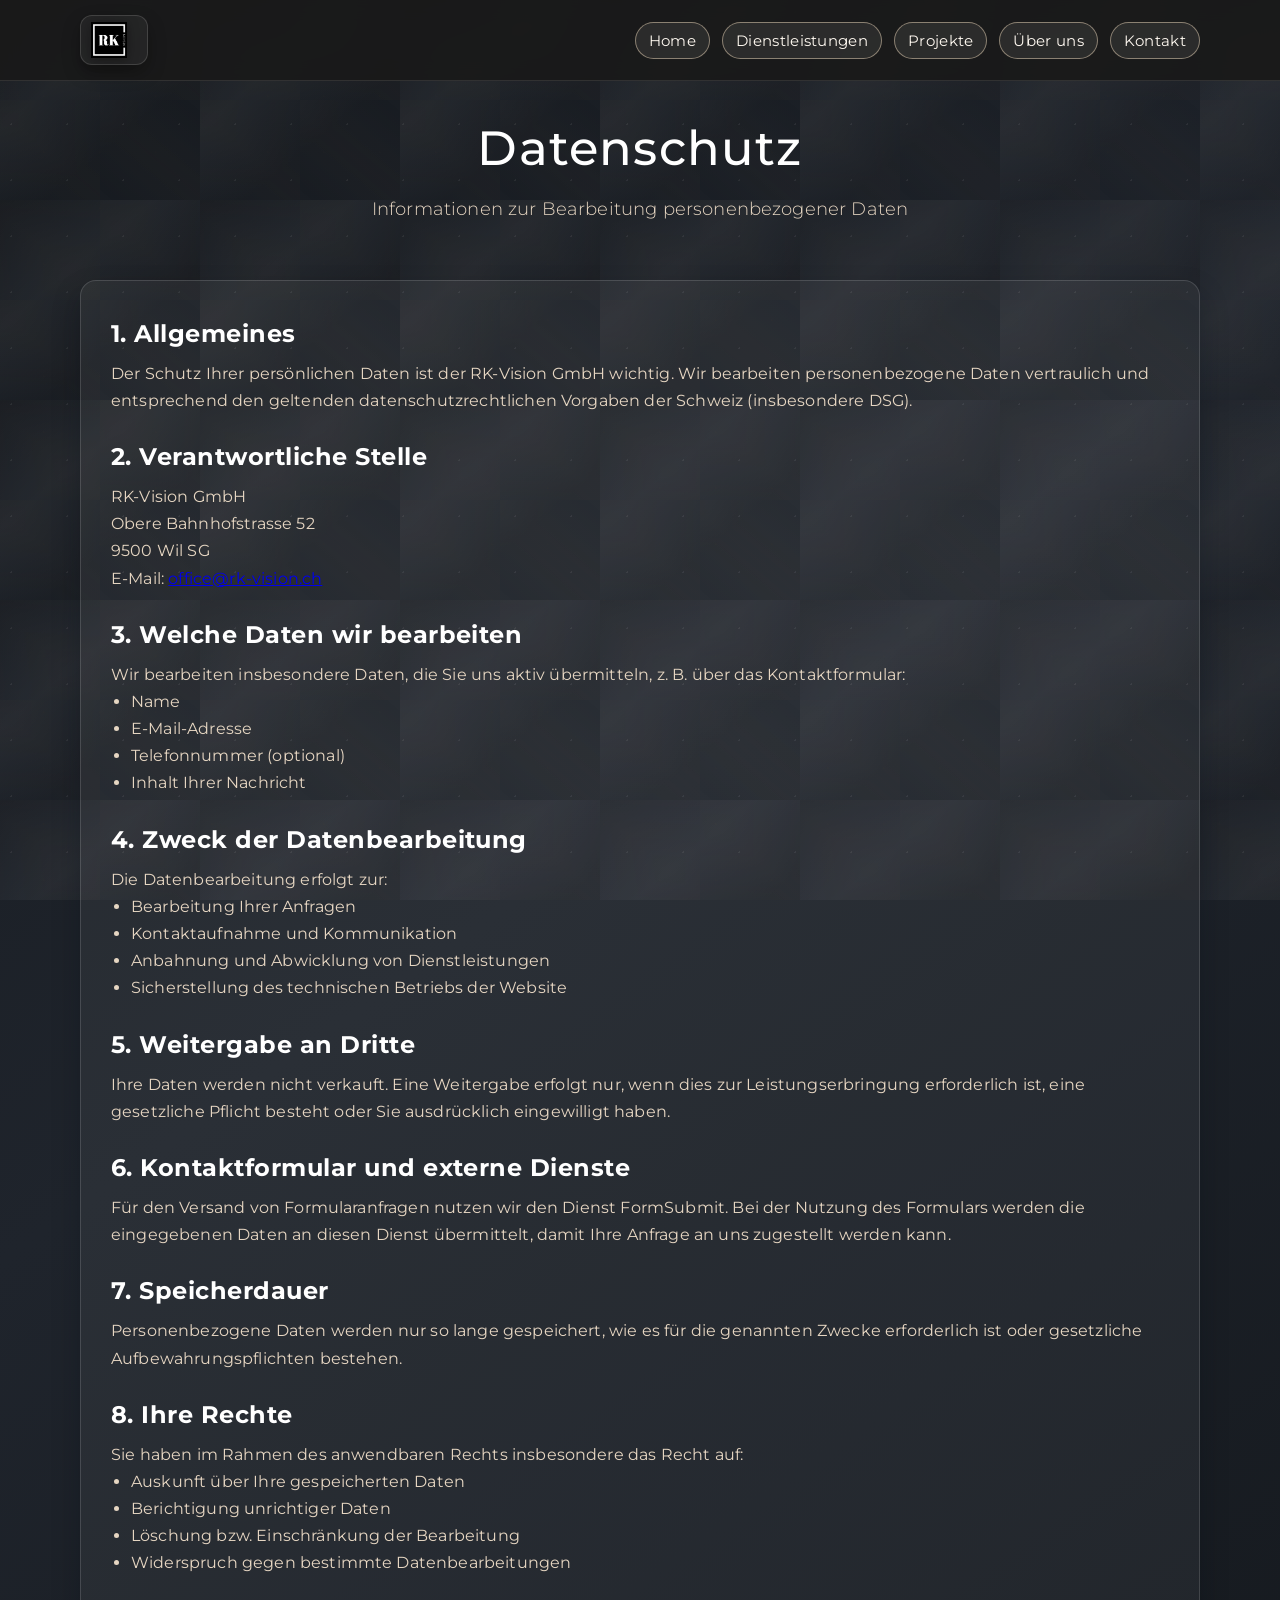
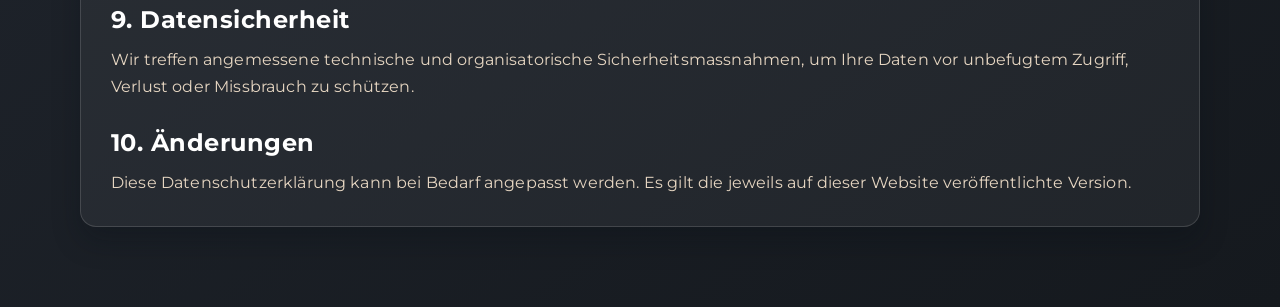
==== datenschutz.html @ 3fb00dd4 "Commit Datenschutz Impressum" ====
<!DOCTYPE html>
<html lang="de">
<head>
    <meta charset="UTF-8">
    <meta name="viewport" content="width=device-width, initial-scale=1.0">
    <meta name="description" content="Datenschutzerklärung der RK-Vision GmbH in Wil SG.">
    <meta name="robots" content="index, follow">
    <link rel="canonical" href="https://rk-vision.ch/datenschutz.html">
    <title>Datenschutz | RK-Vision GmbH</title>
    <link rel="stylesheet" href="style.css">
</head>
<body class="site-theme">
    <div class="background-texture"></div>
    <div class="background-structure"></div>

    <nav class="navigation">
        <div class="nav-container">
            <a href="index.html" class="nav-logo">
                <img src="assets/icons/Logo.avif" alt="RK-Vision Logo" class="logo-img">
                <span class="brand-name"></span>
            </a>
            <ul class="nav-menu" id="navMenu">
                <li class="nav-item"><a href="index.html">Home</a></li>
                <li class="nav-item"><a href="dienstleistungen.html">Dienstleistungen</a></li>
                <li class="nav-item"><a href="projekte.html">Projekte</a></li>
                <li class="nav-item"><a href="ueber-uns.html">Über uns</a></li>
                <li class="nav-item"><a href="kontakt.html">Kontakt</a></li>
            </ul>
            <div class="nav-toggle" id="navToggle" role="button" aria-controls="navMenu" aria-expanded="false" tabindex="0">
                <span></span>
                <span></span>
                <span></span>
            </div>
        </div>
    </nav>

    <main>
        <section class="legal-page">
            <div class="section-container">
                <div class="section-header">
                    <h1 class="page-title">Datenschutz</h1>
                    <p class="section-subtitle">Informationen zur Bearbeitung personenbezogener Daten</p>
                </div>

                <article class="legal-page-card">
                    <h2>1. Allgemeines</h2>
                    <p>
                        Der Schutz Ihrer persönlichen Daten ist der RK-Vision GmbH wichtig. Wir bearbeiten personenbezogene Daten vertraulich und entsprechend den
                        geltenden datenschutzrechtlichen Vorgaben der Schweiz (insbesondere DSG).
                    </p>

                    <h2>2. Verantwortliche Stelle</h2>
                    <p>
                        RK-Vision GmbH<br>
                        Obere Bahnhofstrasse 52<br>
                        9500 Wil SG<br>
                        E-Mail: <a href="mailto:office@rk-vision.ch">office@rk-vision.ch</a>
                    </p>

                    <h2>3. Welche Daten wir bearbeiten</h2>
                    <p>Wir bearbeiten insbesondere Daten, die Sie uns aktiv übermitteln, z. B. über das Kontaktformular:</p>
                    <ul>
                        <li>Name</li>
                        <li>E-Mail-Adresse</li>
                        <li>Telefonnummer (optional)</li>
                        <li>Inhalt Ihrer Nachricht</li>
                    </ul>

                    <h2>4. Zweck der Datenbearbeitung</h2>
                    <p>Die Datenbearbeitung erfolgt zur:</p>
                    <ul>
                        <li>Bearbeitung Ihrer Anfragen</li>
                        <li>Kontaktaufnahme und Kommunikation</li>
                        <li>Anbahnung und Abwicklung von Dienstleistungen</li>
                        <li>Sicherstellung des technischen Betriebs der Website</li>
                    </ul>

                    <h2>5. Weitergabe an Dritte</h2>
                    <p>
                        Ihre Daten werden nicht verkauft. Eine Weitergabe erfolgt nur, wenn dies zur Leistungserbringung erforderlich ist, eine gesetzliche Pflicht besteht
                        oder Sie ausdrücklich eingewilligt haben.
                    </p>

                    <h2>6. Kontaktformular und externe Dienste</h2>
                    <p>
                        Für den Versand von Formularanfragen nutzen wir den Dienst FormSubmit. Bei der Nutzung des Formulars werden die eingegebenen Daten an diesen
                        Dienst übermittelt, damit Ihre Anfrage an uns zugestellt werden kann.
                    </p>

                    <h2>7. Speicherdauer</h2>
                    <p>
                        Personenbezogene Daten werden nur so lange gespeichert, wie es für die genannten Zwecke erforderlich ist oder gesetzliche
                        Aufbewahrungspflichten bestehen.
                    </p>

                    <h2>8. Ihre Rechte</h2>
                    <p>Sie haben im Rahmen des anwendbaren Rechts insbesondere das Recht auf:</p>
                    <ul>
                        <li>Auskunft über Ihre gespeicherten Daten</li>
                        <li>Berichtigung unrichtiger Daten</li>
                        <li>Löschung bzw. Einschränkung der Bearbeitung</li>
                        <li>Widerspruch gegen bestimmte Datenbearbeitungen</li>
                    </ul>

                    <h2>9. Datensicherheit</h2>
                    <p>
                        Wir treffen angemessene technische und organisatorische Sicherheitsmassnahmen, um Ihre Daten vor unbefugtem Zugriff, Verlust oder Missbrauch
                        zu schützen.
                    </p>

                    <h2>10. Änderungen</h2>
                    <p>
                        Diese Datenschutzerklärung kann bei Bedarf angepasst werden. Es gilt die jeweils auf dieser Website veröffentlichte Version.
                    </p>
                </article>
            </div>
        </section>
    </main>

    <script src="script.js"></script>
</body>
</html>
---- style.css ----
@import url('https://fonts.googleapis.com/css2?family=Abril+Fatface&family=Montserrat:wght@300;400;500;600;700&display=swap');

* {
    margin: 0;
    padding: 0;
    box-sizing: border-box;
}

body {
    font-family: 'Montserrat', Arial, sans-serif;
    background: linear-gradient(135deg, #1a1a1a 0%, #2d2d2d 100%);
    color: #ffffff;
    min-height: 100vh;
    overflow-x: hidden;
}

.background-texture {
    position: fixed;
    top: 0;
    left: 0;
    width: 100%;
    height: 100%;
    background-image: 
        radial-gradient(circle at 25% 25%, rgba(255,255,255,0.02) 1px, transparent 1px),
        radial-gradient(circle at 75% 75%, rgba(255,255,255,0.02) 1px, transparent 1px);
    background-size: 50px 50px;
    z-index: -2;
}

.background-structure {
    position: fixed;
    top: 0;
    right: 0;
    width: 100%;
    height: 100%;
    background-image: 
        linear-gradient(135deg, transparent 0%, rgba(255,255,255,0.01) 25%, transparent 50%, rgba(255,255,255,0.01) 75%, transparent 100%),
        linear-gradient(45deg, transparent 0%, rgba(255,255,255,0.005) 50%, transparent 100%);
    background-size: 200px 200px, 100px 100px;
    z-index: -1;
    opacity: 0.3;
}

/* Navigation */
.navigation {
    position: fixed;
    top: 0;
    left: 0;
    right: 0;
    background: rgba(26, 26, 26, 0.95);
    backdrop-filter: blur(10px);
    z-index: 1000;
    padding: 15px 0;
    border-bottom: 1px solid rgba(255,255,255,0.1);
}

.navigation.scrolled {
    /* subtle stronger background when page is scrolled; keeps exact visual as before */
    background: rgba(26, 26, 26, 0.98);
}

/* Reusable animation helper used by JS observer to avoid inline styles */
.animate {
    animation: fadeInUp 0.6s ease-out forwards;
}

.nav-container {
    max-width: 1200px;
    margin: 0 auto;
    display: flex;
    justify-content: space-between;
    align-items: center;
    padding: 0 40px;
}

.nav-logo {
    font-size: 24px;
    font-weight: bold;
    color: #ffffff;
    text-decoration: none;
    display: flex;
    align-items: center;
    gap: 10px;
}

.brand-name {
    font-family: 'Abril Fatface', serif;
    font-weight: 400;
    letter-spacing: 0.5px;
}

.logo-img {
    height: 32px;
    width: auto;
    display: block;
}

/* Optional: Nur Logo ohne Text anzeigen
.logo-img + span {
    display: none;
}
*/

.nav-menu {
    display: flex;
    list-style: none;
    gap: 30px;
}

.nav-item a {
    color: #ffffff;
    text-decoration: none;
    font-size: 16px;
    font-weight: 300;
    padding: 10px 15px;
    border-radius: 5px;
    transition: all 0.3s ease;
    position: relative;
}

.nav-item a:hover, .nav-item a.active {
    background: rgba(255,255,255,0.1);
}

.nav-toggle {
    display: none;
    flex-direction: column;
    cursor: pointer;
    gap: 4px;
}

.nav-toggle span {
    width: 25px;
    height: 3px;
    background: #ffffff;
    transition: all 0.3s ease;
}

/* Hero Section */
.hero {
    min-height: 100vh;
    display: flex;
    align-items: center;
    padding: 80px 0 0;
}

.hero-container {
    max-width: 1200px;
    margin: 0 auto;
    display: flex;
    flex-direction: column;
    align-items: center;
    text-align: center;
    padding: 0 40px;
}

.hero-content {
    animation: fadeInUp 1s ease-out;
    margin-bottom: 60px;
}

.hero-logo {
    border: 3px solid #ffffff;
    padding: 30px;
    margin-bottom: 40px;
    display: inline-block;
    background: rgba(255,255,255,0.05);
    max-width: 300px;
}

.hero-logo-img {
    max-width: 100%;
    height: auto;
    display: block;
}

/* Optional: Fallback ausblenden, wenn echtes Bild vorhanden ist
.hero-logo-img:not([src*="placeholder"]) + .hero-logo-fallback {
    display: none;
}
*/

/* Wenn das Bild fehlt, zeige Fallback */
.hero-logo-img[src=""], .hero-logo-img:not([src]) {
    display: none;
}

.hero-logo h1 {
    font-size: 48px;
    font-weight: bold;
    letter-spacing: 2px;
    margin-bottom: 10px;
}

.hero-logo .vision {
    font-size: 24px;
    font-weight: 300;
    letter-spacing: 1px;
    transform: rotate(90deg);
    transform-origin: center;
    margin-top: 20px;
}

.company-name {
    font-family: 'Abril Fatface', serif;
    font-size: 36px;
    font-weight: 400;
    letter-spacing: 2px;
    color: #cccccc;
    margin-bottom: 20px;
}

.tagline {
    font-size: 24px;
    line-height: 1.4;
    margin-bottom: 40px;
    color: #e0e0e0;
    max-width: 800px;
}

/* Services Preview */
.services-preview {
    padding: 80px 0;
    background: rgba(0,0,0,0.3);
}

.section-container {
    max-width: 1200px;
    margin: 0 auto;
    padding: 0 40px;
}

.section-header {
    text-align: center;
    margin-bottom: 60px;
}

.section-title {
    font-size: 42px;
    font-weight: 300;
    letter-spacing: 2px;
    margin-bottom: 20px;
    color: #ffffff;
}

.section-subtitle {
    font-size: 18px;
    color: #cccccc;
    font-weight: 300;
}

.services-grid {
    display: grid;
    grid-template-columns: repeat(auto-fit, minmax(280px, 1fr));
    gap: 30px;
}

.service-card {
    background: rgba(255,255,255,0.05);
    border-radius: 10px;
    padding: 30px;
    text-align: center;
    transition: all 0.3s ease;
    cursor: pointer;
    border: 1px solid transparent;
}

.service-card:hover {
    background: rgba(255,255,255,0.1);
    transform: translateY(-5px);
    border-color: rgba(255,255,255,0.2);
}

.service-icon {
    font-size: 32px;
    color: #ffffff;
    margin: 0 auto 20px;
    height: 60px;
    display: flex;
    align-items: center;
    justify-content: center;
    position: relative;
}

.icon-img {
    max-height: 100%;
    max-width: 100%;
    object-fit: contain;
}

/* Fallback Logik */
.icon-img[src$=".svg"] + .icon-fallback {
    display: none;
}

.service-title {
    font-size: 20px;
    font-weight: 400;
    margin-bottom: 15px;
    color: #ffffff;
}

.service-description {
    font-size: 14px;
    line-height: 1.6;
    color: #cccccc;
}

/* Projects Preview */
.projects-preview {
    padding: 80px 0;
}

.projects-grid {
    display: grid;
    grid-template-columns: repeat(auto-fit, minmax(350px, 1fr));
    gap: 30px;
}

.project-card {
    background: rgba(255,255,255,0.05);
    border-radius: 10px;
    overflow: hidden;
    transition: all 0.3s ease;
    cursor: pointer;
}

.project-card:hover {
    background: rgba(255,255,255,0.1);
    transform: translateY(-5px);
}

.project-image {
    width: 100%;
    height: 150px;
    background: rgba(255,255,255,0.1);
    display: flex;
    align-items: center;
    justify-content: center;
    font-size: 36px;
    color: #ffffff;
    position: relative;
    overflow: hidden;
}

.asset-img {
    width: 100%;
    height: 100%;
    object-fit: cover;
    position: absolute;
    top: 0;
    left: 0;
}

/* Fallback Logik */
.asset-img[src] + .img-fallback {
    display: none;
}

.project-content {
    padding: 25px;
}

.project-title {
    font-size: 18px;
    font-weight: 400;
    margin-bottom: 10px;
    color: #ffffff;
}

.project-description {
    font-size: 14px;
    line-height: 1.6;
    color: #cccccc;
}

/* CTA Section */
.cta-section {
    padding: 80px 0;
    background: rgba(0,0,0,0.5);
    text-align: center;
}

.cta-wrap {
    text-align: center;
}

/* Styles for the contact-cta section on faq.html */
.contact-cta {
    text-align: center;
    padding: 40px 0; /* Add some padding for better visual separation */
}

.cta-title {
    font-size: 36px;
    font-weight: 300;
    margin-bottom: 20px;
    color: #ffffff;
}

.cta-text {
    font-size: 18px;
    color: #cccccc;
    margin-bottom: 30px;
}

.cta-button {
    display: inline-block;
    padding: 15px 30px;
    background: rgba(255,255,255,0.1);
    color: #ffffff;
    text-decoration: none;
    border-radius: 5px;
    transition: all 0.3s ease;
    font-weight: 400;
    border: 1px solid rgba(255,255,255,0.2);
    margin-top: 30px; /* Abstand nach oben zur Kachel */
}

.cta-button:hover {
    background: rgba(255,255,255,0.2);
    transform: translateY(-2px);
}

/* Contact Section */
.contact-section {
    padding: 80px 0;
    background: rgba(0,0,0,0.3);
}

.contact-grid {
    display: grid;
    grid-template-columns: repeat(auto-fit, minmax(300px, 1fr));
    gap: 30px;
    margin-top: 40px;
}

.contact-quickbar {
    margin-top: 40px;
    display: grid;
    grid-template-columns: repeat(auto-fit, minmax(260px, 1fr));
    gap: 16px;
}

.contact-quickbar-item {
    display: flex;
    flex-direction: column;
    gap: 6px;
    padding: 18px 20px;
    text-decoration: none;
    color: #ffffff;
    background: rgba(255,255,255,0.04);
    border: 1px solid rgba(255,255,255,0.16);
    border-radius: 12px;
    transition: all 0.25s ease;
}

.contact-quickbar-item:hover {
    background: rgba(255,255,255,0.08);
    border-color: rgba(255,255,255,0.3);
    transform: translateY(-2px);
}

.contact-item {
    display: flex;
    flex-direction: column;
    align-items: flex-start;
    gap: 6px;
    padding: 20px;
    background: rgba(255,255,255,0.05);
    border-radius: 10px;
    text-decoration: none;
    color: #ffffff;
    transition: all 0.3s ease;
}

.contact-item:hover {
    background: rgba(255,255,255,0.1);
    transform: translateY(-2px);
}

.contact-icon {
    font-size: 20px;
    color: #ffffff;
    width: 40px;
    text-align: center;
}

.contact-text {
    font-size: 16px;
    font-weight: 300;
}

.contact-label {
    font-size: 12px;
    text-transform: uppercase;
    letter-spacing: 0.09em;
    color: #b9c0c7;
    font-weight: 500;
}

.contact-value {
    font-size: 16px;
    line-height: 1.5;
    color: #ffffff;
    font-weight: 400;
}

.contact-grid--details {
    grid-template-columns: repeat(auto-fit, minmax(240px, 1fr));
    gap: 16px;
}

.contact-item--clean {
    min-height: 96px;
    justify-content: center;
    border: 1px solid rgba(255,255,255,0.14);
    background: rgba(255,255,255,0.04);
    border-radius: 12px;
}

.contact-item--clean:hover {
    background: rgba(255,255,255,0.08);
    border-color: rgba(255,255,255,0.28);
}

.contact-item-top {
    display: inline-flex;
    align-items: center;
    gap: 10px;
}

.contact-item-icon {
    width: 20px;
    height: 20px;
    display: inline-flex;
    align-items: center;
    justify-content: center;
    color: #8f9aa7;
    transition: color 0.25s ease, transform 0.25s ease;
}

.contact-item-icon svg {
    width: 100%;
    height: 100%;
    display: block;
    fill: currentColor;
}

.contact-item--clean:hover .contact-item-icon,
.contact-item--clean:focus-visible .contact-item-icon,
.contact-item--clean:active .contact-item-icon {
    color: #4dc7a4;
    transform: scale(1.06);
}

.contact-form-map-grid {
    margin-top: 40px;
    display: grid;
    grid-template-columns: 1fr;
    gap: 30px;
}

.contact-form-card,
.map-card {
    padding: 28px;
    border-radius: 14px;
    background: rgba(255,255,255,0.05);
    border: 1px solid rgba(255,255,255,0.12);
}

.contact-form-map-grid > .contact-form-card,
.contact-form-map-grid > .map-card {
    width: 100%;
}

.contact-form-title {
    font-size: 24px;
    font-weight: 500;
    margin-bottom: 10px;
}

.contact-form-subtitle {
    color: #cccccc;
    font-size: 14px;
    margin-bottom: 20px;
}

.contact-form {
    display: grid;
    gap: 16px;
}

.form-row {
    display: grid;
    gap: 8px;
}

.form-row label {
    font-size: 14px;
    color: #e0e0e0;
}

.form-row input,
.form-row select,
.form-row textarea {
    width: 100%;
    border: 1px solid rgba(255,255,255,0.22);
    background: rgba(255,255,255,0.08);
    color: #ffffff;
    border-radius: 10px;
    padding: 11px 12px;
    font-size: 15px;
    font-family: inherit;
}

.form-row select {
    background: rgba(17, 22, 28, 0.95);
    color: #ffffff;
    color-scheme: dark;
}

.form-row select option {
    background-color: #11161c;
    color: #ffffff;
}

.form-row select option:disabled {
    color: #a9b3bc;
}

.form-row input::placeholder,
.form-row textarea::placeholder {
    color: #b9c0c7;
}

.form-row input:focus,
.form-row select:focus,
.form-row textarea:focus {
    outline: none;
    border-color: rgba(255,255,255,0.5);
    box-shadow: 0 0 0 3px rgba(255,255,255,0.12);
}

.form-checkbox-row {
    grid-template-columns: auto 1fr;
    gap: 10px;
    align-items: start;
}

.form-checkbox-row input[type="checkbox"] {
    width: 18px;
    height: 18px;
    margin-top: 2px;
    accent-color: #25D366;
}

.form-checkbox-row label {
    margin: 0;
    font-size: 13px;
    line-height: 1.5;
}

.contact-form .cta-button {
    margin-top: 4px;
    width: 100%;
    text-align: center;
    cursor: pointer;
}

.map-embed-wrap {
    border-radius: 12px;
    overflow: hidden;
    border: 1px solid rgba(255,255,255,0.2);
    min-height: 360px;
}

.map-embed-wrap iframe {
    display: block;
    width: 100%;
    height: 360px;
    border: 0;
}

.map-embed-wrap--dark {
    position: relative;
    background: #0f1217;
}

.map-embed-wrap--dark iframe {
    filter: grayscale(1) invert(0.92) hue-rotate(180deg) saturate(0.75) contrast(0.95) brightness(0.9);
}

.map-embed-wrap--dark::after {
    content: "";
    position: absolute;
    inset: 0;
    background: rgba(8, 12, 18, 0.28);
    pointer-events: none;
}

.container-contact-page {
    padding-top: 120px;
}

/* Animations */
@keyframes fadeInUp {
    from {
        opacity: 0;
        transform: translateY(30px);
    }
    to {
        opacity: 1;
        transform: translateY(0);
    }
}

/* Responsive Design */
@media (max-width: 768px) {
    .nav-menu {
        position: fixed;
        top: 70px;
        left: -100%;
        width: 100%;
        height: calc(100vh - 70px);
        background: rgba(26, 26, 26, 0.98);
        flex-direction: column;
        justify-content: flex-start;
        align-items: center;
        padding-top: 50px;
        transition: left 0.3s ease;
    }

    .nav-menu.active {
        left: 0;
    }

    .nav-toggle {
        display: flex;
    }

    .nav-toggle.active span:nth-child(1) {
        transform: rotate(45deg) translate(5px, 5px);
    }

    .nav-toggle.active span:nth-child(2) {
        opacity: 0;
    }

    .nav-toggle.active span:nth-child(3) {
        transform: rotate(-45deg) translate(7px, -6px);
    }

    .hero-logo h1 {
        font-size: 36px;
    }

    .company-name {
        font-size: 24px;
    }

    .tagline {
        font-size: 18px;
    }

    .section-title {
        font-size: 32px;
    }

    .services-grid {
        grid-template-columns: 1fr;
    }

    .projects-grid {
        grid-template-columns: 1fr;
    }

    .contact-grid {
        grid-template-columns: 1fr;
    }

    .contact-quickbar {
        grid-template-columns: 1fr;
    }

    .nav-container {
        padding: 0 20px;
    }

    .section-container {
        padding: 0 20px;
    }

    .hero-container {
        padding: 0 20px;
    }

    .container {
        padding: 100px 20px 40px; /* Anpassung für alle Container auf Unterseiten */
    }
}

/* ===== Site Theme: anthrazit, freundlich-frisch und elegant ===== */
body.site-theme {
    background: linear-gradient(150deg, #d8c7ae 0%, #c8b297 45%, #bfa488 100%);
    color: #2f241a;
}

body.site-theme .background-texture {
    background-image:
        radial-gradient(circle at 20% 22%, rgba(255, 255, 255, 0.18) 1px, transparent 1px),
        radial-gradient(circle at 78% 72%, rgba(110, 78, 48, 0.08) 1px, transparent 1px);
    background-size: 56px 56px;
    opacity: 0.38;
}

body.site-theme .background-structure {
    background-image:
        linear-gradient(140deg, transparent 0%, rgba(255, 255, 255, 0.14) 35%, transparent 65%),
        linear-gradient(40deg, transparent 0%, rgba(130, 98, 67, 0.12) 48%, transparent 100%);
    opacity: 0.32;
}

body.site-theme .navigation,
body.site-theme .navigation.scrolled {
    background: rgba(75, 56, 38, 0.82);
    border-bottom: 1px solid rgba(255, 239, 219, 0.35);
}

body.site-theme .nav-logo,
body.site-theme .nav-item a,
body.site-theme .company-name,
body.site-theme .section-title,
body.site-theme .service-title,
body.site-theme .project-title,
body.site-theme .contact-value,
body.site-theme .cta-title,
body.site-theme .page-title,
body.site-theme .contact-form-title {
    color: #fff9f1;
}

body.site-theme .tagline,
body.site-theme .section-subtitle,
body.site-theme .service-description,
body.site-theme .project-description,
body.site-theme .contact-form-subtitle,
body.site-theme .contact-label,
body.site-theme .cta-text,
body.site-theme .section-text,
body.site-theme .page-subtitle,
body.site-theme .contact-text,
body.site-theme .form-row label {
    color: #f4e5d3;
}

body.site-theme .nav-item a {
    border-radius: 999px;
    border: 1px solid rgba(255, 232, 202, 0.45);
    background: rgba(255, 247, 236, 0.08);
    box-shadow: none;
}

body.site-theme .nav-item a:hover,
body.site-theme .nav-item a.active {
    background: rgba(255, 232, 202, 0.24);
    color: #fffdf8;
    border-color: rgba(255, 242, 224, 0.7);
}

body.site-theme .nav-toggle span {
    background: #d8e6f4;
}

body.site-theme .hero-logo {
    border: 1px solid rgba(158, 186, 216, 0.34);
    background: rgba(234, 243, 251, 0.06);
    border-radius: 18px;
    box-shadow: 0 16px 34px rgba(7, 12, 18, 0.38);
}

body.site-theme .services-preview,
body.site-theme .projects-preview,
body.site-theme .contact-section,
body.site-theme .cta-section {
    background: transparent;
}

body.site-theme .service-card,
body.site-theme .project-card,
body.site-theme .partner-card,
body.site-theme .contact-quickbar-item,
body.site-theme .contact-item,
body.site-theme .contact-form-card,
body.site-theme .map-card {
    background: rgba(255, 249, 240, 0.12);
    border: 1px solid rgba(255, 235, 210, 0.4);
    border-radius: 16px;
    box-shadow: 0 12px 24px rgba(74, 53, 34, 0.18);
}

body.site-theme .service-card:hover,
body.site-theme .project-card:hover,
body.site-theme .partner-card:hover,
body.site-theme .contact-quickbar-item:hover,
body.site-theme .contact-item:hover {
    background: rgba(255, 250, 244, 0.2);
    border-color: rgba(255, 241, 223, 0.75);
    box-shadow: 0 16px 28px rgba(74, 53, 34, 0.24);
    transform: translateY(-4px);
}

.partners-section {
    padding: 80px 0;
}

.partners-grid {
    display: grid;
    grid-template-columns: repeat(auto-fit, minmax(170px, 1fr));
    gap: 18px;
}

.partner-card {
    display: flex;
    flex-direction: column;
    align-items: center;
    justify-content: center;
    gap: 12px;
    min-height: 140px;
    text-decoration: none;
    transition: all 0.25s ease;
}

.partner-logo {
    width: 100px;
    height: 100px;
    object-fit: contain;
}

.partner-name {
    color: #fff8ef;
    font-weight: 600;
    text-align: center;
}

body.site-theme .projects-preview .project-image {
    background: rgba(102, 138, 177, 0.22);
}

body.site-theme .form-row input,
body.site-theme .form-row select,
body.site-theme .form-row textarea {
    border: 1px solid rgba(176, 197, 219, 0.28);
    background: rgba(238, 246, 255, 0.06);
    color: #f2f6fa;
}

body.site-theme .form-row input::placeholder,
body.site-theme .form-row textarea::placeholder {
    color: #aebdcc;
}

body.site-theme .form-row input:focus,
body.site-theme .form-row select:focus,
body.site-theme .form-row textarea:focus {
    border-color: rgba(135, 188, 238, 0.72);
    box-shadow: 0 0 0 3px rgba(88, 150, 210, 0.25);
}

/* CTA als eleganter Akzent-Button im dunklen Layout */
body.site-theme .cta-button {
    display: inline-flex;
    align-items: center;
    gap: 10px;
    padding: 0;
    margin-top: 0;
    border: 0;
    border-radius: 999px;
    background: transparent;
    color: #b7d9ff;
    font-weight: 600;
    letter-spacing: 0.01em;
    text-transform: none;
    box-shadow: none;
    text-decoration: none;
}

body.site-theme .cta-button::before {
    content: "";
    width: 42px;
    height: 42px;
    border-radius: 999px;
    background: linear-gradient(135deg, #6ea7de 0%, #4dc7a4 100%);
    box-shadow: 0 10px 18px rgba(33, 89, 141, 0.42);
    flex-shrink: 0;
    transition: transform 0.28s ease, box-shadow 0.28s ease;
}

body.site-theme .cta-button::after {
    content: "→";
    margin-left: -34px;
    color: #ffffff;
    font-size: 18px;
    line-height: 1;
    transition: transform 0.28s ease;
}

body.site-theme .cta-button:hover {
    color: #d7ebff;
    transform: none;
    background: transparent;
}

body.site-theme .cta-button:hover::before {
    transform: translateX(2px) scale(1.03);
    box-shadow: 0 12px 22px rgba(29, 79, 126, 0.5);
}

body.site-theme .cta-button:hover::after {
    transform: translateX(2px);
}

/* ===== page-specific styles added to preserve original looks of subpages ===== */

/* dienstleistungen.html (original inline CSS moved here to keep exact visuals) */
.container {
    max-width: 1200px;
    margin: 0 auto;
    padding: 100px 40px 40px;
}

.page-header {
    text-align: center;
    margin-bottom: 60px;
}

.page-title {
    font-size: 48px;
    font-weight: 300;
    letter-spacing: 2px;
    margin-bottom: 20px;
    color: #ffffff;
}

.page-subtitle {
    font-size: 18px;
    color: #cccccc;
    font-weight: 300;
}

.services-grid {
    display: grid;
    grid-template-columns: repeat(auto-fit, minmax(300px, 1fr)); /* Reduziert auf 300px */
    gap: 40px;
    margin-bottom: 60px;
}

.service-card {
    background: rgba(255,255,255,0.05);
    border-radius: 10px;
    padding: 40px;
    transition: all 0.3s ease;
    border: 1px solid transparent;
}

.service-card:hover {
    background: rgba(255,255,255,0.1);
    transform: translateY(-5px);
    border-color: rgba(255,255,255,0.2);
}

.service-icon {
    font-size: 32px;
    color: #ffffff;
    margin-bottom: 20px;
    height: 60px;
    display: flex;
    align-items: center;
    justify-content: center;
}

.service-title {
    font-size: 24px;
    font-weight: 400;
    margin-bottom: 15px;
    color: #ffffff;
    text-align: center;
}

.service-description {
    font-size: 16px;
    line-height: 1.6;
    color: #cccccc;
    margin-bottom: 20px;
}

.service-features {
    list-style: none;
    padding: 0;
    margin: 0;
}

.service-features li {
    padding: 5px 0;
    color: #e0e0e0;
    list-style: none;
    /* bullet shown inline via ::before so text starts immediately */
}

.service-features li::before {
    content: "▸";
    display: inline-block;
    width: 18px;
    margin-right: 8px;
    color: #888;
    /* aligns the marker directly before the text */
}

/* projekte.html (original inline CSS moved here) */
.projects-grid {
    display: grid;
    grid-template-columns: repeat(auto-fit, minmax(300px, 1fr)); /* Reduziert auf 300px */
    gap: 40px;
}

.project-card {
    background: rgba(255,255,255,0.05);
    border-radius: 10px;
    overflow: hidden;
    transition: all 0.3s ease;
    border: 1px solid transparent;
}

.project-card:hover {
    background: rgba(255,255,255,0.1);
    transform: translateY(-5px);
    border-color: rgba(255,255,255,0.2);
}

.project-image {
    width: 100%;
    height: 200px;
    background: rgba(255,255,255,0.1);
    display: flex;
    align-items: center;
    justify-content: center;
    font-size: 48px;
    color: #ffffff;
    padding: 10px;
    overflow: hidden;
}

.project-card--after-new-list {
    margin-top: 18px;
}

.project-content {
    padding: 30px;
}

.project-title {
    font-size: 24px;
    font-weight: 400;
    margin-bottom: 15px;
    color: #ffffff;
}

.project-category {
    font-size: 14px;
    color: #888;
    text-transform: uppercase;
    letter-spacing: 1px;
    margin-bottom: 15px;
}

.project-description {
    font-size: 16px;
    line-height: 1.6;
    color: #cccccc;
    margin-bottom: 20px;
}

.project-details {
    list-style: none;
    padding: 0;
    margin: 0;
}

.project-details li {
    padding: 3px 0;
    color: #e0e0e0;
    font-size: 14px;
    list-style: none;
}
 
.project-details li::before {
    content: "•";
    display: inline-block;
    width: 18px;
    margin-right: 8px;
    color: #888;
}

.project-details strong {
    color: #ffffff;
}

/* ueber-uns.html (original inline CSS moved here) */
.container--narrow {
    max-width: 1000px;
}

/* Keep .container as used on other pages; override max-width for this page via a modifier class usage if needed.
   To avoid changing markup, also provide the exact rules used on the page. */
.container {
    max-width: 1000px;
    margin: 0 auto;
    padding: 100px 40px 40px;
}

.content-section {
    background: rgba(255,255,255,0.05);
    border-radius: 10px;
    padding: 40px;
    margin-bottom: 40px;
    border: 1px solid transparent;
    transition: all 0.3s ease;
}

.content-section:hover {
    border-color: rgba(255,255,255,0.1);
}

.section-title {
    font-size: 28px;
    font-weight: 400;
    margin-bottom: 20px;
    color: #ffffff;
}

.section-text {
    font-size: 16px;
    line-height: 1.8;
    color: #cccccc;
    margin-bottom: 20px;
}

.values-grid {
    display: grid;
    grid-template-columns: repeat(auto-fit, minmax(300px, 1fr));
    gap: 30px;
    margin-top: 30px;
}

.value-item {
    text-align: center;
    padding: 20px;
}

.value-icon {
    font-size: 32px;
    color: #ffffff;
    margin: 0 auto 15px;
    height: 60px;
    display: flex;
    align-items: center;
    justify-content: center;
}

.value-title {
    font-size: 20px;
    font-weight: 400;
    margin-bottom: 10px;
    color: #ffffff;
}

.value-description {
    font-size: 14px;
    color: #cccccc;
    line-height: 1.6;
}

.team-section {
    background: rgba(255,255,255,0.05);
    border-radius: 10px;
    padding: 40px;
    margin-bottom: 40px;
    border: 1px solid transparent;
    transition: all 0.3s ease;
}

.team-section:hover {
    border-color: rgba(255,255,255,0.1);
}

.team-member {
    display: flex;
    align-items: center;
    gap: 30px;
    margin-bottom: 30px;
    padding: 20px;
    background: rgba(255,255,255,0.05);
    border-radius: 10px;
}

@media (max-width: 480px) {
    .projects-grid {
        grid-template-columns: 1fr; /* Sicherstellen, dass es auf sehr kleinen Bildschirmen eine Spalte ist */
    }

    .team-member {
        flex-direction: column; /* Stapelt Bild und Text vertikal */
        text-align: center;
        padding: 15px; /* Reduziertes Padding für Team-Mitglieder auf kleinen Bildschirmen */
    }

    .member-photo {
        margin-bottom: 15px; /* Abstand zwischen Bild und Text */
    }

    .container {
        padding: 100px 15px 40px; /* Noch weniger Padding für extrem schmale Bildschirme */
    }
}

.member-photo {
    width: 100px;
    height: 100px;
    background: rgba(255,255,255,0.1);
    border-radius: 50%;
    display: flex;
    align-items: center;
    justify-content: center;
    font-size: 24px;
    color: #ffffff;
    flex-shrink: 0;
    font-weight: bold;
    position: relative;
    overflow: hidden;
}

.member-img {
    width: 100%;
    height: 100%;
    object-fit: cover;
    position: absolute;
    top: 0;
    left: 0;
}

.member-img[src] + .member-fallback {
    display: none;
}

.member-info h3 {
    font-size: 22px;
    font-weight: 400;
    margin-bottom: 5px;
    color: #ffffff;
}

.member-role {
    font-size: 16px;
    color: #888;
    margin-bottom: 10px;
}

.member-description {
    font-size: 14px;
    color: #cccccc;
    line-height: 1.6;
}

/* faq.html (original inline CSS moved here) */
.faq-section {
    margin-bottom: 40px;
}

.section-title--center {
    text-align: center;
}

.faq-item {
    background: rgba(255,255,255,0.05);
    border-radius: 10px;
    margin-bottom: 20px;
    overflow: hidden;
    transition: all 0.3s ease;
    border: 1px solid transparent;
}

.faq-item:hover {
    background: rgba(255,255,255,0.1);
    border-color: rgba(255,255,255,0.2);
}

.faq-question {
    padding: 25px 30px;
    cursor: pointer;
    display: flex;
    justify-content: space-between;
    align-items: center;
    font-size: 18px;
    font-weight: 400;
    color: #ffffff;
    border: none;
    background: none;
    width: 100%;
    text-align: left;
}

.faq-question:hover {
    color: #e0e0e0;
}

.faq-toggle {
    font-size: 20px;
    transition: transform 0.3s ease;
    font-weight: bold;
}

.faq-answer {
    padding: 0 30px 25px;
    color: #cccccc;
    line-height: 1.6;
    font-size: 16px;
    display: none;
}

.faq-item.active .faq-answer {
    display: block;
}

.faq-item.active .faq-toggle {
    transform: rotate(45deg);
}

/* ===== end appended page-specific styles ===== */

/* ===== Einheitliches Site-Theme (frisch, elegant, anthrazit) ===== */
.site-theme {
    font-family: 'Montserrat', 'Segoe UI Variable Text', 'Inter', 'Segoe UI', Arial, sans-serif;
    background:
        radial-gradient(circle at 20% 10%, #2a2f36 0%, transparent 40%),
        radial-gradient(circle at 80% 0%, #242a31 0%, transparent 35%),
        linear-gradient(145deg, #161a1f 0%, #1f242c 45%, #15191e 100%);
    color: #f1f3f5;
    letter-spacing: 0.01em;
}

.site-theme h1,
.site-theme h2,
.site-theme h3,
.site-theme .page-title,
.site-theme .section-title,
.site-theme .cta-title {
    font-family: 'Montserrat', 'Segoe UI Variable Text', 'Inter', 'Segoe UI', Arial, sans-serif;
    letter-spacing: 0.02em;
}

.site-theme .background-texture {
    background-image:
        radial-gradient(circle at 25% 25%, rgba(255,255,255,0.03) 1px, transparent 1px),
        radial-gradient(circle at 75% 75%, rgba(255,255,255,0.02) 1px, transparent 1px);
    background-size: 46px 46px;
    opacity: 0.75;
}

.site-theme .background-structure {
    opacity: 0.5;
    background-image:
        linear-gradient(135deg, transparent 0%, rgba(255,255,255,0.03) 25%, transparent 50%, rgba(255,255,255,0.02) 75%, transparent 100%),
        linear-gradient(45deg, transparent 0%, rgba(255,255,255,0.015) 50%, transparent 100%);
}

.site-theme .navigation {
    background: rgba(26, 26, 26, 0.95);
    border-bottom: 1px solid rgba(255,255,255,0.1);
    box-shadow: none;
}

.site-theme .nav-logo {
    gap: 10px;
    font-weight: bold;
    letter-spacing: normal;
}

.site-theme .nav-menu {
    gap: 12px;
}

.site-theme .nav-item a {
    display: inline-block;
    padding: 8px 13px;
    border-radius: 999px;
    border: 1px solid rgba(255, 255, 255, 0.2);
    background: linear-gradient(160deg, rgba(255,255,255,0.12), rgba(255,255,255,0.04));
    box-shadow: 0 8px 20px rgba(0, 0, 0, 0.24);
    font-size: 0.95rem;
    font-weight: 400;
    letter-spacing: 0.02em;
}

.site-theme .nav-item a:hover,
.site-theme .nav-item a.active {
    background: linear-gradient(160deg, rgba(255,255,255,0.3), rgba(255,255,255,0.12));
    border-color: rgba(255, 255, 255, 0.48);
    transform: translateY(-2px);
}

.site-theme .logo-img {
    height: 44px;
    width: auto;
    object-fit: contain;
    filter: none;
}

.site-theme .hero {
    padding-top: 120px;
}

.site-theme .hero-content {
    max-width: 920px;
    margin-bottom: 72px;
}

.site-theme .hero-logo {
    border: 1px solid rgba(255, 255, 255, 0.24);
    border-radius: 18px;
    padding: 24px 28px;
    background: linear-gradient(165deg, rgba(255,255,255,0.12), rgba(255,255,255,0.03));
    backdrop-filter: blur(6px);
    box-shadow: 0 18px 45px rgba(0,0,0,0.35);
    max-width: 360px;
}

.site-theme .hero-logo-img {
    width: 100%;
    max-height: 170px;
    object-fit: contain;
    display: block;
    margin: 0 auto;
}

.site-theme .hero-logo-fallback {
    display: none;
}

.site-theme .hero-logo-img[src=""],
.site-theme .hero-logo-img:not([src]) {
    display: none;
}

.site-theme .hero-logo-img[src=""] + .hero-logo-fallback,
.site-theme .hero-logo-img:not([src]) + .hero-logo-fallback {
    display: block;
}

.site-theme .company-name {
    font-family: 'Montserrat', 'Segoe UI Variable Text', 'Inter', 'Segoe UI', Arial, sans-serif;
    font-size: clamp(1.9rem, 3.4vw, 3rem);
    color: #ffffff;
    font-weight: 400;
    letter-spacing: 0.3px;
}

.site-theme .company-name .rk-brand {
    font-family: 'Abril Fatface', serif;
    font-weight: 400;
    letter-spacing: 0.02em;
}

.site-theme .company-name .vision-brand {
    font-family: 'Montserrat', 'Segoe UI Variable Text', 'Inter', 'Segoe UI', Arial, sans-serif;
}

.site-theme .tagline {
    font-size: clamp(1.05rem, 1.75vw, 1.35rem);
    line-height: 1.65;
    color: #d5d9de;
    max-width: 900px;
}

.site-theme .services-preview,
.site-theme .contact-section,
.site-theme .cta-section {
    background: rgba(10, 12, 16, 0.34);
}

.site-theme .service-card,
.site-theme .project-card,
.site-theme .contact-item,
.site-theme .contact-form-card,
.site-theme .map-card,
.site-theme .content-section,
.site-theme .team-section,
.site-theme .faq-item {
    background: linear-gradient(160deg, rgba(255,255,255,0.09), rgba(255,255,255,0.035));
    border: 1px solid rgba(255, 255, 255, 0.14);
    border-radius: 14px;
    box-shadow: 0 12px 30px rgba(0, 0, 0, 0.24);
}

/* Home: Bildhintergründe für Dienstleistungen mit transparenter Wirkung */
.site-theme .services-preview .service-card {
    position: relative;
    display: flex;
    flex-direction: column;
    overflow: hidden;
    background: linear-gradient(160deg, rgba(255,255,255,0.09), rgba(255,255,255,0.035));
    border: 1px solid rgba(152, 190, 228, 0.42);
}

.site-theme .services-preview .service-card::before {
    content: "";
    position: absolute;
    top: 0;
    left: 0;
    width: 100%;
    height: 4px;
    background: linear-gradient(90deg, #7aa7d4 0%, #57c4b0 100%);
    opacity: 0.95;
}

.site-theme .services-preview .service-image {
    width: 100%;
    height: 170px;
    position: relative;
    overflow: hidden;
    background: rgba(37, 40, 45, 0.35);
}

.site-theme .services-preview .service-image .asset-img {
    position: absolute;
    inset: 0;
    width: 100%;
    height: 100%;
    object-fit: cover;
    object-position: center;
    transition: transform 0.35s ease;
}

.site-theme .services-preview .service-content {
    padding: 24px 24px 26px;
    text-align: center;
}

.site-theme .services-preview .service-card:hover .service-image .asset-img {
    transform: scale(1.06);
}

.site-theme .services-preview .service-title {
    color: #f8f5ef;
}

.site-theme .services-preview .service-description {
    color: rgba(248, 245, 239, 0.9);
}

.site-theme .service-card:hover,
.site-theme .project-card:hover,
.site-theme .contact-item:hover,
.site-theme .contact-form-card:hover,
.site-theme .map-card:hover,
.site-theme .faq-item:hover,
.site-theme .content-section:hover,
.site-theme .team-section:hover {
    background: linear-gradient(160deg, rgba(255,255,255,0.14), rgba(255,255,255,0.06));
    border-color: rgba(255, 255, 255, 0.28);
    transform: translateY(-6px);
}

.site-theme .project-title,
.site-theme .service-title,
.site-theme .cta-title {
    color: #f8f9fa;
}

/* Projekte-Seite: Einheitliche Bildgrössen ohne Verzerrung */
.page-projekte .project-image {
    height: clamp(220px, 30vw, 320px);
    padding: 0;
}

.page-projekte .project-image .asset-img {
    position: absolute;
    width: 100%;
    height: 100%;
    object-fit: cover;
    object-position: center;
}

/* Elegantere Gestaltung der Obertitel */
.site-theme .page-title,
.site-theme .section-title {
    color: #f8f9fa;
    font-weight: 500;
    letter-spacing: 1.2px;
    line-height: 1.2;
}

.site-theme .page-header .page-title,
.site-theme .section-header .section-title {
    display: inline-block;
    position: relative;
    padding-bottom: 14px;
    background: linear-gradient(180deg, #ffffff 0%, #dbe2ea 100%);
    -webkit-background-clip: text;
    background-clip: text;
    -webkit-text-fill-color: transparent;
    text-shadow: 0 10px 30px rgba(0, 0, 0, 0.28);
}

.site-theme .page-header .page-title::after,
.site-theme .section-header .section-title::after {
    content: "";
    position: absolute;
    left: 50%;
    bottom: 0;
    transform: translateX(-50%);
    width: min(130px, 60%);
    height: 2px;
    border-radius: 999px;
    background: linear-gradient(90deg, rgba(255,255,255,0), rgba(255,255,255,0.9), rgba(255,255,255,0));
    box-shadow: 0 0 18px rgba(255, 255, 255, 0.28);
}

/* ===== Dienstleistungen: frischerer Look ohne Inhaltsänderung ===== */
body.services-page .container {
    max-width: 1240px;
}

body.services-page .page-header {
    margin-bottom: 54px;
}

body.services-page .page-header .page-title {
    margin-bottom: 12px;
}

body.services-page .services-grid {
    gap: 28px;
}

body.services-page .service-card {
    position: relative;
    border-radius: 18px;
    border: 1px solid rgba(168, 194, 222, 0.24);
    background: linear-gradient(160deg, rgba(233, 243, 255, 0.07), rgba(214, 235, 255, 0.03));
    box-shadow: 0 14px 28px rgba(8, 14, 22, 0.28);
    overflow: hidden;
}

body.services-page .service-card::before {
    content: "";
    position: absolute;
    top: 0;
    left: 0;
    width: 100%;
    height: 3px;
    background: linear-gradient(90deg, #7aa7d4 0%, #57c4b0 100%);
    opacity: 0.85;
}

body.services-page .service-card:hover {
    transform: translateY(-7px);
    border-color: rgba(137, 190, 242, 0.5);
    box-shadow: 0 24px 36px rgba(8, 14, 22, 0.4);
}

body.services-page .service-icon {
    width: 72px;
    height: 72px;
    margin: 0 auto 18px;
    border-radius: 14px;
    background: linear-gradient(145deg, rgba(122, 167, 212, 0.3), rgba(87, 196, 176, 0.16));
    border: 1px solid rgba(163, 196, 227, 0.35);
    box-shadow: inset 0 1px 0 rgba(255,255,255,0.16);
}

body.services-page .icon-img {
    max-height: 62%;
    max-width: 62%;
}

body.services-page .service-title {
    font-size: 22px;
    line-height: 1.3;
}

body.services-page .service-features li {
    padding: 7px 0;
    border-bottom: 1px dashed rgba(171, 196, 222, 0.22);
}

body.services-page .service-features li:last-child {
    border-bottom: 0;
}

body.services-page .service-features li::before {
    color: #74a3d4;
}

@media (max-width: 768px) {
    body.services-page .page-header {
        margin-bottom: 38px;
    }

    body.services-page .service-card {
        padding: 30px 24px;
    }
}

.site-theme .content-section .section-title,
.site-theme .team-section .section-title,
.site-theme .faq-section .section-title {
    position: relative;
    padding-left: 18px;
}

.site-theme .content-section .section-title::before,
.site-theme .team-section .section-title::before,
.site-theme .faq-section .section-title::before {
    content: "";
    position: absolute;
    left: 0;
    top: 0.2em;
    height: 1.05em;
    width: 3px;
    border-radius: 999px;
    background: linear-gradient(180deg, rgba(255,255,255,0.95), rgba(255,255,255,0.3));
}

.site-theme .section-subtitle,
.site-theme .page-subtitle,
.site-theme .project-description,
.site-theme .service-description,
.site-theme .section-text,
.site-theme .value-description,
.site-theme .member-description,
.site-theme .contact-text,
.site-theme .contact-form-subtitle,
.site-theme .faq-answer,
.site-theme .cta-text {
    color: #d2d7dd;
}

.site-theme .form-row input,
.site-theme .form-row select,
.site-theme .form-row textarea {
    background: linear-gradient(160deg, rgba(255,255,255,0.13), rgba(255,255,255,0.05));
    border-color: rgba(255,255,255,0.22);
}

.site-theme .form-row input:focus,
.site-theme .form-row select:focus,
.site-theme .form-row textarea:focus {
    border-color: rgba(255,255,255,0.55);
}

.site-theme .cta-button {
    background: linear-gradient(160deg, rgba(255,255,255,0.22), rgba(255,255,255,0.08));
    border: 1px solid rgba(255,255,255,0.34);
    border-radius: 999px;
    font-weight: 500;
    letter-spacing: 0.03em;
    text-transform: uppercase;
    padding: 14px 28px;
    box-shadow: 0 12px 24px rgba(0, 0, 0, 0.25);
}

.site-theme .cta-button:hover {
    background: linear-gradient(160deg, rgba(255,255,255,0.34), rgba(255,255,255,0.14));
    transform: translateY(-2px);
}

@media (max-width: 768px) {
    .site-theme .hero {
        padding-top: 102px;
    }

    .site-theme .hero-logo {
        padding: 18px 20px;
        max-width: 280px;
    }

    .site-theme .logo-img {
        height: 32px;
    }

    .site-theme .page-header .page-title,
    .site-theme .section-header .section-title {
        padding-bottom: 10px;
    }

    .site-theme .page-header .page-title::after,
    .site-theme .section-header .section-title::after {
        width: min(105px, 58%);
    }

    .contact-form-card,
    .map-card {
        padding: 20px;
    }

    .map-embed-wrap,
    .map-embed-wrap iframe {
        min-height: 300px;
        height: 300px;
    }
}

/* ===== 2026 Refresh: Home + Kontakt (modern, frisch, dark) ===== */
.site-theme .hero--fresh {
    position: relative;
    min-height: calc(100vh - 30px);
}

.site-theme .hero--fresh::before {
    content: "";
    position: absolute;
    inset: 0;
    background:
        radial-gradient(64% 56% at 50% 16%, rgba(107, 170, 232, 0.2) 0%, rgba(107, 170, 232, 0) 74%),
        radial-gradient(50% 42% at 72% 84%, rgba(87, 196, 176, 0.14) 0%, rgba(87, 196, 176, 0) 74%);
    pointer-events: none;
}

.site-theme .hero-container--split {
    display: grid;
    grid-template-columns: minmax(0, 1fr) minmax(320px, 500px);
    gap: clamp(24px, 4vw, 56px);
    align-items: center;
}

.site-theme .hero-container--split .hero-content {
    margin-bottom: 0;
    text-align: left;
}

.site-theme .hero-media {
    width: 100%;
}

.site-theme .hero-media-img {
    width: 100%;
    display: block;
    border-radius: 18px;
    border: 1px solid rgba(148, 188, 226, 0.35);
    box-shadow: 0 24px 44px rgba(7, 14, 22, 0.45);
}

.site-theme .hero-eyebrow {
    display: inline-block;
    margin-bottom: 22px;
    padding: 8px 14px;
    font-size: 0.76rem;
    font-weight: 600;
    letter-spacing: 0.08em;
    text-transform: uppercase;
    color: #d7e8fb;
    border: 1px solid rgba(165, 204, 240, 0.4);
    background: rgba(169, 209, 246, 0.1);
    border-radius: 999px;
}

.site-theme .hero--fresh .hero-logo {
    border-radius: 22px;
    border-color: rgba(170, 210, 246, 0.35);
    box-shadow: 0 24px 46px rgba(4, 12, 20, 0.46);
}

.site-theme .hero--fresh .company-name {
    margin-bottom: 16px;
    font-size: clamp(2rem, 4vw, 3.2rem);
}

.site-theme .service-typer {
    min-height: 1.8em;
    margin: 0 auto 16px;
    font-size: clamp(1rem, 2.1vw, 1.35rem);
    font-weight: 500;
    letter-spacing: 0.03em;
    color: #d7e8fb;
}

.site-theme #serviceTyperText {
    display: inline-block;
}

.site-theme .type-caret {
    display: inline-block;
    width: 1px;
    height: 1.1em;
    margin-left: 0.18em;
    vertical-align: -0.1em;
    background: rgba(215, 232, 251, 0.9);
    animation: typeCaretBlink 0.9s steps(1, end) infinite;
}

@keyframes typeCaretBlink {
    0%, 45% { opacity: 1; }
    50%, 100% { opacity: 0; }
}

.site-theme .brand-lockup {
    display: inline-flex;
    flex-direction: column;
    align-items: center;
    gap: 8px;
    margin-bottom: 12px;
}

.site-theme .brand-note {
    margin: 0;
    font-size: 0.82rem;
    letter-spacing: 0.1em;
    text-transform: uppercase;
    color: #c7d8ea;
    font-weight: 500;
}

/* ===== Home Varianten (A/B/C) =====
   Wechsel in index.html über body-Klasse:
   home-variant-a | home-variant-b | home-variant-c */

/* Basis: Keine Box um Firmennamen */
.site-theme .brand-lockup,
.site-theme .company-name,
.site-theme .brand-note,
.site-theme .hero-logo {
    transition: all 0.3s ease;
}

/* Variante A: Klassisch zentriert, Logo oben, Name darunter mit feiner Linie */
.home-variant-a.site-theme .hero--fresh .hero-content {
    text-align: center;
}

.home-variant-a.site-theme .hero--fresh .hero-logo {
    margin: 0 auto 24px;
    max-width: 320px;
}

.home-variant-a.site-theme .brand-lockup {
    position: relative;
    padding-top: 14px;
}

.home-variant-a.site-theme .brand-lockup::before {
    content: "";
    width: 84px;
    height: 1px;
    background: linear-gradient(90deg, rgba(173, 207, 238, 0), rgba(173, 207, 238, 0.9), rgba(173, 207, 238, 0));
    position: absolute;
    top: 0;
    left: 50%;
    transform: translateX(-50%);
}

/* Variante B: Name linksbündig unter Logo (editorial / modern) */
.home-variant-b.site-theme .hero--fresh .hero-content {
    text-align: left;
    max-width: 820px;
    margin-inline: auto;
}

.home-variant-b.site-theme .hero--fresh .hero-logo {
    margin: 0 0 22px;
    max-width: 290px;
}

.home-variant-b.site-theme .brand-lockup {
    align-items: flex-start;
    margin-bottom: 16px;
}

.home-variant-b.site-theme .company-name {
    letter-spacing: 1px;
}

.home-variant-b.site-theme .brand-note {
    letter-spacing: 0.08em;
}

.home-variant-b.site-theme .hero--fresh .tagline,
.home-variant-b.site-theme .hero-actions {
    margin-left: 0;
    margin-right: 0;
    justify-content: flex-start;
}

/* Variante C: Kompakt nebeneinander (Logo + Name als Lockup-Row) */
.home-variant-c.site-theme .hero--fresh .hero-content {
    text-align: center;
}

.home-variant-c.site-theme .hero--fresh .hero-logo {
    display: inline-block;
    vertical-align: middle;
    margin: 0 18px 18px 0;
    max-width: 220px;
    padding: 16px 18px;
}

.home-variant-c.site-theme .brand-lockup {
    display: inline-flex;
    vertical-align: middle;
    align-items: flex-start;
    text-align: left;
    margin-bottom: 20px;
}

.home-variant-c.site-theme .company-name {
    font-size: clamp(1.9rem, 3.6vw, 2.8rem);
    line-height: 1.1;
}

@media (max-width: 900px) {
    .home-variant-b.site-theme .hero--fresh .hero-content {
        text-align: center;
    }

    .home-variant-b.site-theme .hero--fresh .hero-logo {
        margin: 0 auto 22px;
    }

    .home-variant-b.site-theme .brand-lockup {
        align-items: center;
    }

    .home-variant-b.site-theme .hero--fresh .tagline,
    .home-variant-b.site-theme .hero-actions {
        margin-left: auto;
        margin-right: auto;
        justify-content: center;
    }
}

@media (max-width: 680px) {
    .home-variant-c.site-theme .hero--fresh .hero-logo {
        display: block;
        margin: 0 auto 16px;
        max-width: 250px;
    }

    .home-variant-c.site-theme .brand-lockup {
        display: flex;
        align-items: center;
        text-align: center;
        margin-bottom: 18px;
    }
}

/* ===== FINAL FIX (User Request): zurück zu Anthrazit + CTA Beige ===== */
/* Gesamt-Design wieder anthrazit */
body.site-theme {
    background: linear-gradient(145deg, #161a1f 0%, #1f242c 45%, #15191e 100%);
    color: #f1f3f5;
}

body.site-theme .navigation,
body.site-theme .navigation.scrolled {
    background: rgba(26, 26, 26, 0.95);
    border-bottom: 1px solid rgba(255,255,255,0.1);
}

/* Dienstleistungs-Boxen: keine beige Umfärbung, keine blau/grüne Top-Leiste */
body.site-theme .services-preview .service-card,
body.site-theme .services-page .service-card,
body.site-theme body.services-page .service-card,
body.services-page.site-theme .service-card,
body.services-page .service-card {
    background: rgba(255,255,255,0.05);
    border: 1px solid rgba(255,255,255,0.14);
    box-shadow: 0 14px 28px rgba(8, 14, 22, 0.28);
}

body.site-theme .services-preview .service-card:hover,
body.services-page .service-card:hover {
    background: rgba(255,255,255,0.1);
    border-color: rgba(255,255,255,0.28);
}

body.site-theme .services-preview .service-card::before,
body.services-page .service-card::before {
    content: none;
    background: none;
}

body.services-page .service-icon {
    background: rgba(255,255,255,0.08);
    border: 1px solid rgba(255,255,255,0.2);
}

/* Buttons Projektanfragen + Kontaktformular wieder mit Beige-Farbverlauf */
body.site-theme .cta-button,
body .cta-button {
    display: inline-block;
    padding: 15px 30px;
    background: linear-gradient(160deg, #d8c7ae 0%, #c8b297 50%, #bfa488 100%);
    color: #2f241a;
    text-decoration: none;
    border-radius: 8px;
    transition: all 0.3s ease;
    font-weight: 600;
    border: 1px solid rgba(255, 239, 219, 0.55);
    box-shadow: 0 10px 22px rgba(74, 53, 34, 0.26);
}

body.site-theme .cta-button:hover,
body .cta-button:hover {
    background: linear-gradient(160deg, #e1d2bc 0%, #cfbca4 50%, #c5ad93 100%);
    transform: translateY(-2px);
    box-shadow: 0 14px 26px rgba(74, 53, 34, 0.32);
}

/* Vorheriger Site-Theme Arrow/Button-Look deaktivieren */
body.site-theme .cta-button::before,
body.site-theme .cta-button::after,
body .cta-button::before,
body .cta-button::after {
    content: none;
}

/* ===== FINAL OVERRIDE: Beige Theme + Partners (Home) ===== */
body.site-theme {
    background: linear-gradient(150deg, #d8c7ae 0%, #c8b297 45%, #bfa488 100%);
    color: #2f241a;
}

body.site-theme .navigation,
body.site-theme .navigation.scrolled {
    background: rgba(75, 56, 38, 0.82);
    border-bottom: 1px solid rgba(255, 239, 219, 0.35);
}

body.site-theme .partners-section {
    padding: 80px 0;
}

body.site-theme .partners-grid {
    display: grid;
    grid-template-columns: repeat(auto-fit, minmax(170px, 1fr));
    gap: 18px;
}

body.site-theme .partner-card {
    display: flex;
    flex-direction: column;
    align-items: center;
    justify-content: center;
    gap: 12px;
    min-height: 140px;
    text-decoration: none;
    background: rgba(255, 249, 240, 0.2);
    border: 1px solid rgba(255, 235, 210, 0.55);
    border-radius: 16px;
    box-shadow: 0 12px 24px rgba(74, 53, 34, 0.18);
    transition: all 0.25s ease;
}

body.site-theme .partner-card:hover {
    background: rgba(255, 250, 244, 0.28);
    border-color: rgba(255, 241, 223, 0.85);
    box-shadow: 0 16px 28px rgba(74, 53, 34, 0.24);
    transform: translateY(-4px);
}

body.site-theme .partner-logo {
    width: 100px;
    height: 100px;
    object-fit: contain;
}

body.site-theme .partner-name {
    color: #fff8ef;
    font-weight: 600;
    text-align: center;
}

/* ===== Neue Home Varianten D/E/F ===== */
/* D: Logo als Top-Marke klein, Firmenname dominant darunter */
.home-variant-d.site-theme .hero--fresh .hero-content {
    text-align: center;
}

.home-variant-d.site-theme .hero--fresh .hero-logo {
    max-width: 170px;
    padding: 12px 14px;
    margin: 0 auto 14px;
    border-radius: 14px;
}

.home-variant-d.site-theme .company-name {
    font-size: clamp(2.2rem, 4.8vw, 3.6rem);
    letter-spacing: 0.02em;
    margin-bottom: 10px;
}

/* E: Logo links als Badge, Name rechts gross in einer Reihe */
.home-variant-e.site-theme .hero--fresh .hero-content {
    text-align: left;
}

.home-variant-e.site-theme .hero--fresh .hero-logo {
    display: inline-flex;
    vertical-align: middle;
    width: 140px;
    max-width: 140px;
    margin: 0 16px 14px 0;
    padding: 10px 12px;
    border-radius: 12px;
}

.home-variant-e.site-theme .brand-lockup {
    display: inline-flex;
    vertical-align: middle;
    align-items: center;
    margin-bottom: 14px;
}

.home-variant-e.site-theme .company-name {
    font-size: clamp(2rem, 4.2vw, 3.2rem);
    margin-bottom: 0;
}

.home-variant-e.site-theme .hero--fresh .tagline,
.home-variant-e.site-theme .hero-actions {
    margin-left: 0;
    margin-right: 0;
    justify-content: flex-start;
}

/* F: Logo unter dem Namen als Signet-Abschluss */
.home-variant-f.site-theme .hero--fresh .hero-content {
    display: flex;
    flex-direction: column;
    align-items: center;
    text-align: center;
}

.home-variant-f.site-theme .brand-lockup {
    order: 1;
    margin-bottom: 8px;
}

.home-variant-f.site-theme .company-name {
    font-size: clamp(2.1rem, 4.4vw, 3.3rem);
    margin-bottom: 0;
}

.home-variant-f.site-theme .hero--fresh .hero-logo {
    order: 2;
    max-width: 190px;
    padding: 12px 14px;
    margin: 0 auto 20px;
    border-radius: 14px;
}

.home-variant-f.site-theme .hero--fresh .tagline {
    order: 3;
}

.home-variant-f.site-theme .hero-actions {
    order: 4;
}

@media (max-width: 900px) {
    .home-variant-e.site-theme .hero--fresh .hero-content {
        text-align: center;
    }

    .home-variant-e.site-theme .hero--fresh .hero-logo {
        display: block;
        margin: 0 auto 14px;
    }

    .home-variant-e.site-theme .brand-lockup {
        display: flex;
        align-items: center;
        justify-content: center;
        margin-bottom: 14px;
    }

    .home-variant-e.site-theme .hero--fresh .tagline,
    .home-variant-e.site-theme .hero-actions {
        margin-left: auto;
        margin-right: auto;
        justify-content: center;
    }
}

.site-theme .hero--fresh .tagline {
    max-width: 780px;
    margin-left: 0;
    margin-right: 0;
}

.site-theme .variant-switch {
    display: inline-flex;
    align-items: center;
    gap: 10px;
    margin-bottom: 16px;
    padding: 8px 12px;
    border-radius: 10px;
    background: rgba(255,255,255,0.06);
    border: 1px solid rgba(255,255,255,0.18);
}

.site-theme .variant-switch label {
    font-size: 0.85rem;
    color: #d9c8b3;
    font-weight: 500;
}

.site-theme .variant-switch-select {
    border: 1px solid rgba(255,255,255,0.24);
    background: rgba(26, 30, 36, 0.92);
    color: #ffffff;
    border-radius: 8px;
    padding: 7px 10px;
    font-size: 0.9rem;
}

.site-theme .variant-switch-select:focus {
    outline: none;
    border-color: rgba(255,255,255,0.55);
}

.site-theme .hero-actions {
    display: flex;
    justify-content: flex-start;
    margin-top: 18px;
}

.site-theme .cta-button.cta-button--primary {
    display: inline-flex;
    justify-content: center;
    align-items: center;
    width: auto;
    min-height: 50px;
    padding: 14px 26px;
    border-radius: 999px;
    border: 1px solid rgba(145, 190, 232, 0.5);
    background: linear-gradient(135deg, #2f3338 0%, #77a8d8 55%, #56c5b0 100%);
    color: #f4f9ff;
    text-decoration: none;
    text-transform: none;
    letter-spacing: 0.01em;
    font-size: 0.98rem;
    font-weight: 600;
    box-shadow: 0 16px 28px rgba(12, 14, 17, 0.36);
    transition: transform 0.28s ease, box-shadow 0.28s ease, filter 0.28s ease;
}

.site-theme .cta-button.cta-button--primary::before,
.site-theme .cta-button.cta-button--primary::after {
    display: none;
}

.site-theme .cta-button.cta-button--primary:hover {
    transform: translateY(-3px);
    box-shadow: 0 20px 34px rgba(12, 14, 17, 0.42);
    filter: brightness(1.05);
}

.site-theme .cta-wrap--wide {
    margin-top: 28px;
}

.site-theme .cta-button.cta-button--primary.cta-button--block {
    width: 100%;
    min-height: 58px;
    margin-top: 0;
}

.site-theme .contact-grid--pro {
    grid-template-columns: repeat(12, minmax(0, 1fr));
    gap: 14px;
}

.site-theme .contact-grid--pro .contact-item--clean {
    min-height: 110px;
    padding: 18px 18px;
    justify-content: center;
    border-radius: 14px;
    border: 1px solid rgba(166, 195, 224, 0.34);
    background: linear-gradient(160deg, rgba(238, 246, 255, 0.1), rgba(238, 246, 255, 0.04));
}

.site-theme .contact-grid--pro .contact-item--clean:nth-child(1),
.site-theme .contact-grid--pro .contact-item--clean:nth-child(2) {
    grid-column: span 6;
}

.site-theme .contact-grid--pro .contact-item--clean:nth-child(n+3) {
    grid-column: span 4;
}

.site-theme .contact-grid--pro .contact-item--clean:hover {
    border-color: rgba(143, 198, 246, 0.56);
    box-shadow: 0 14px 26px rgba(6, 16, 28, 0.38);
}

.site-theme .contact-grid--pro .contact-value {
    font-size: 0.95rem;
}

.site-theme .contact-form-card .cta-button.cta-button--primary {
    width: 100%;
    margin-top: 8px;
}

.site-theme .services-preview,
.site-theme .projects-preview,
.site-theme .contact-section {
    position: relative;
    padding-top: 95px;
    padding-bottom: 95px;
}

.site-theme .services-preview::before,
.site-theme .projects-preview::before,
.site-theme .contact-section::before {
    content: "";
    position: absolute;
    top: 0;
    left: 50%;
    transform: translateX(-50%);
    width: min(1080px, calc(100% - 42px));
    height: 1px;
    background: linear-gradient(90deg, rgba(125, 157, 190, 0), rgba(154, 191, 228, 0.58), rgba(125, 157, 190, 0));
}

@media (max-width: 900px) {
    .site-theme .contact-grid--pro .contact-item--clean:nth-child(1),
    .site-theme .contact-grid--pro .contact-item--clean:nth-child(2),
    .site-theme .contact-grid--pro .contact-item--clean:nth-child(n+3) {
        grid-column: span 6;
    }
}

@media (max-width: 680px) {
    .site-theme .variant-switch {
        display: flex;
        justify-content: center;
        width: 100%;
        flex-wrap: wrap;
    }

    .site-theme .hero-eyebrow {
        margin-bottom: 18px;
        font-size: 0.69rem;
    }

    .site-theme .hero--fresh .company-name {
        font-size: clamp(1.75rem, 8vw, 2.3rem);
    }

    .site-theme .hero-container--split {
        grid-template-columns: 1fr;
    }

    .site-theme .hero-container--split .hero-content {
        text-align: center;
    }

    .site-theme .hero--fresh .tagline {
        margin-left: auto;
        margin-right: auto;
    }

    .site-theme .hero-actions {
        justify-content: center;
    }

    .site-theme .hero-media {
        max-width: 560px;
        margin: 0 auto;
    }

    .site-theme .contact-grid--pro {
        grid-template-columns: 1fr;
    }

    .site-theme .contact-grid--pro .contact-item--clean:nth-child(1),
    .site-theme .contact-grid--pro .contact-item--clean:nth-child(2),
    .site-theme .contact-grid--pro .contact-item--clean:nth-child(n+3) {
        grid-column: auto;
    }
}

/* ===== ABSCHLIESSENDER OVERRIDE (Kundenwunsch) ===== */
/* 1) Gesamtbild zurück auf anthrazit */
body.site-theme {
    background: linear-gradient(145deg, #161a1f 0%, #1f242c 45%, #15191e 100%) !important;
    color: #f1f3f5 !important;
}

body.site-theme .navigation,
body.site-theme .navigation.scrolled {
    background: rgba(26, 26, 26, 0.95) !important;
    border-bottom: 1px solid rgba(255,255,255,0.1) !important;
}

/* 2) Dienstleistungs-Boxen: kein Beige, kein blau/grüner Balken */
body.site-theme .services-preview .service-card,
body.services-page .service-card {
    background: rgba(255,255,255,0.05) !important;
    border: 1px solid rgba(255,255,255,0.14) !important;
    box-shadow: 0 14px 28px rgba(8, 14, 22, 0.28) !important;
}

body.site-theme .services-preview .service-card:hover,
body.services-page .service-card:hover {
    background: rgba(255,255,255,0.1) !important;
    border-color: rgba(255,255,255,0.28) !important;
}

body.site-theme .services-preview .service-card::before,
body.services-page .service-card::before {
    content: none !important;
    background: none !important;
}

body.services-page .service-icon {
    background: rgba(255,255,255,0.08) !important;
    border: 1px solid rgba(255,255,255,0.2) !important;
}

/* 3) Buttons "Projektanfragen" + Kontaktformular wieder mit Beige-Verlauf */
body .cta-button,
body.site-theme .cta-button,
body .cta-button.cta-button--primary,
body.site-theme .cta-button.cta-button--primary {
    display: inline-block !important;
    padding: 15px 30px !important;
    min-height: unset !important;
    background: linear-gradient(160deg, #d8c7ae 0%, #c8b297 50%, #bfa488 100%) !important;
    color: #2f241a !important;
    border: 1px solid rgba(255, 239, 219, 0.55) !important;
    border-radius: 8px !important;
    text-decoration: none !important;
    text-transform: none !important;
    letter-spacing: 0.01em !important;
    font-weight: 600 !important;
    box-shadow: 0 10px 22px rgba(74, 53, 34, 0.26) !important;
}

body .cta-button:hover,
body.site-theme .cta-button:hover,
body .cta-button.cta-button--primary:hover,
body.site-theme .cta-button.cta-button--primary:hover {
    background: linear-gradient(160deg, #e1d2bc 0%, #cfbca4 50%, #c5ad93 100%) !important;
    color: #2a2017 !important;
    transform: translateY(-2px) !important;
    box-shadow: 0 14px 26px rgba(74, 53, 34, 0.32) !important;
    filter: none !important;
}

body .cta-button::before,
body .cta-button::after,
body.site-theme .cta-button::before,
body.site-theme .cta-button::after,
body .cta-button.cta-button--primary::before,
body .cta-button.cta-button--primary::after,
body.site-theme .cta-button.cta-button--primary::before,
body.site-theme .cta-button.cta-button--primary::after {
    content: none !important;
    display: none !important;
}

/* 4) Einheitliche Typografie: Texte beige, Übertitel weiss */
body.site-theme,
body.site-theme p,
body.site-theme li,
body.site-theme .tagline,
body.site-theme .section-subtitle,
body.site-theme .service-description,
body.site-theme .project-description,
body.site-theme .project-category,
body.site-theme .section-text,
body.site-theme .value-description,
body.site-theme .member-description,
body.site-theme .contact-text,
body.site-theme .contact-form-subtitle,
body.site-theme .faq-answer,
body.site-theme .cta-text,
body.site-theme .contact-label,
body.site-theme .form-row label,
body.site-theme .contact-value,
body.site-theme .service-features li,
body.site-theme .project-details li {
    color: #e6d6c2 !important;
}

body.site-theme h1,
body.site-theme h2,
body.site-theme h3,
body.site-theme .page-title,
body.site-theme .section-title,
body.site-theme .service-title,
body.site-theme .project-title,
body.site-theme .cta-title,
body.site-theme .contact-form-title {
    color: #ffffff !important;
}

/* 5) Startseite: störenden dunkel->beige Verlauf neutralisieren */
body.site-theme .hero--fresh::before {
    background:
        radial-gradient(60% 50% at 50% 14%, rgba(255,255,255,0.08) 0%, rgba(255,255,255,0) 72%),
        radial-gradient(48% 40% at 72% 84%, rgba(170,180,195,0.08) 0%, rgba(170,180,195,0) 72%) !important;
}

/* 6) Header-Logo präsenter und sauber eingebettet */
body.site-theme .nav-logo {
    padding: 6px 10px;
    border-radius: 12px;
    background: rgba(255,255,255,0.05);
    border: 1px solid rgba(255,255,255,0.14);
    box-shadow: 0 8px 18px rgba(0,0,0,0.28);
}

body.site-theme .logo-img {
    height: 36px;
    width: auto;
    display: block;
    filter: drop-shadow(0 2px 6px rgba(0,0,0,0.35));
    transform-origin: center;
    animation: logoSpinEvery6s 6s ease-in-out infinite;
}

body.site-theme .nav-logo:hover {
    background: rgba(255,255,255,0.09);
    border-color: rgba(255,255,255,0.24);
}

@keyframes logoSpinEvery6s {
    0%, 88% {
        transform: rotate(0deg);
    }
    96% {
        transform: rotate(360deg);
    }
    100% {
        transform: rotate(360deg);
    }
}

/* Startseite: Obertitel grösser */
body.site-theme .services-preview .section-title,
body.site-theme .projects-preview .section-title,
body.site-theme .partners-section .section-title,
body.site-theme .contact-section .section-title {
    font-size: clamp(1.9rem, 3.8vw, 2.7rem) !important;
}

/* Dienstleistungen-Seite: Bilder statt Quadrat-Optik, in Home-ähnlicher Grösse */
body.services-page .service-card .service-image {
    height: 170px;
    margin: -40px -40px 22px;
    position: relative;
    overflow: hidden;
    border-radius: 10px 10px 0 0;
    background: rgba(37, 40, 45, 0.35);
}

body.services-page .service-card .service-image .asset-img {
    position: absolute;
    inset: 0;
    width: 100%;
    height: 100%;
    object-fit: cover;
    object-position: center;
}

@media (max-width: 768px) {
    body.services-page .service-card .service-image {
        margin: -30px -24px 18px;
    }
}

/* ===== Fixes: Partner-Titel, Zentrierung Box 1, Mobile Dienstleistungen ===== */
/* 1) Strich unter "Partnerschaften" sicher anzeigen */
body.site-theme .partners-section .section-header .section-title::after {
    content: "" !important;
    display: block;
}

/* 2) Startseite: Erste Dienstleistungsbox vertikal mittig ausrichten */
body.site-theme .services-preview .service-card--automation .service-content {
    min-height: 100%;
    display: flex;
    flex-direction: column;
    justify-content: center;
}

/* 3) Mobile: "Unsere Dienstleistungen" skalieren, damit kein erzwungenes Scrollen entsteht */
@media (max-width: 768px) {
    body.site-theme .services-preview .section-title {
        font-size: clamp(1.5rem, 7vw, 2rem) !important;
        line-height: 1.2;
        letter-spacing: 0.5px;
        word-break: break-word;
        overflow-wrap: anywhere;
    }
}

/* ===== Nachkorrektur gemäss Feedback ===== */
/* A) Dienstleistungen-Seite: Titel mobil so skalieren, dass kein horizontaler Scroll nötig ist */
@media (max-width: 768px) {
    body.services-page .page-header .page-title {
        font-size: clamp(1.55rem, 8vw, 2.05rem) !important;
        line-height: 1.18;
        letter-spacing: 0.25px !important;
        white-space: normal;
        overflow-wrap: anywhere;
        word-break: break-word;
    }
}

/* B) Startseite: "Gebäudeautomation" in Box 1 exakt mittig ausrichten */
body.site-theme .services-preview .service-card--automation .service-content {
    align-items: center;
    text-align: center;
}

body.site-theme .services-preview .service-card--automation .service-title {
    width: 100%;
    margin-left: auto;
    margin-right: auto;
    text-align: center;
    justify-content: center;
}

/* Rechtliches Footer + Seiten */
.legal-footer {
    border-top: 1px solid rgba(255, 255, 255, 0.12);
    padding: 22px 0;
    background: rgba(0, 0, 0, 0.18);
}

.legal-footer-container {
    display: flex;
    justify-content: space-between;
    align-items: center;
    gap: 16px;
    flex-wrap: wrap;
}

.legal-footer-copy {
    color: #d9c4ab;
    font-size: 0.9rem;
}

.legal-footer-links {
    display: inline-flex;
    gap: 16px;
    flex-wrap: wrap;
}

.legal-footer-links a {
    color: #ffffff;
    text-decoration: none;
    border-bottom: 1px solid rgba(255, 255, 255, 0.35);
    padding-bottom: 2px;
    transition: opacity 0.2s ease, border-color 0.2s ease;
}

.legal-footer-links a:hover {
    opacity: 0.8;
    border-color: rgba(255, 255, 255, 0.7);
}

.legal-page {
    padding: 120px 0 80px;
}

.legal-page-card {
    background: rgba(255, 255, 255, 0.05);
    border: 1px solid rgba(255, 255, 255, 0.14);
    border-radius: 16px;
    box-shadow: 0 14px 28px rgba(8, 14, 22, 0.28);
    padding: 30px;
}

.legal-page-card h2 {
    margin-top: 28px;
    margin-bottom: 12px;
}

.legal-page-card h2:first-of-type {
    margin-top: 8px;
}

.legal-page-card p,
.legal-page-card li {
    color: #e6d6c2;
    line-height: 1.7;
}

.legal-page-card ul {
    padding-left: 20px;
}

@media (max-width: 768px) {
    .legal-page {
        padding: 105px 0 60px;
    }

    .legal-page-card {
        padding: 22px;
    }
}
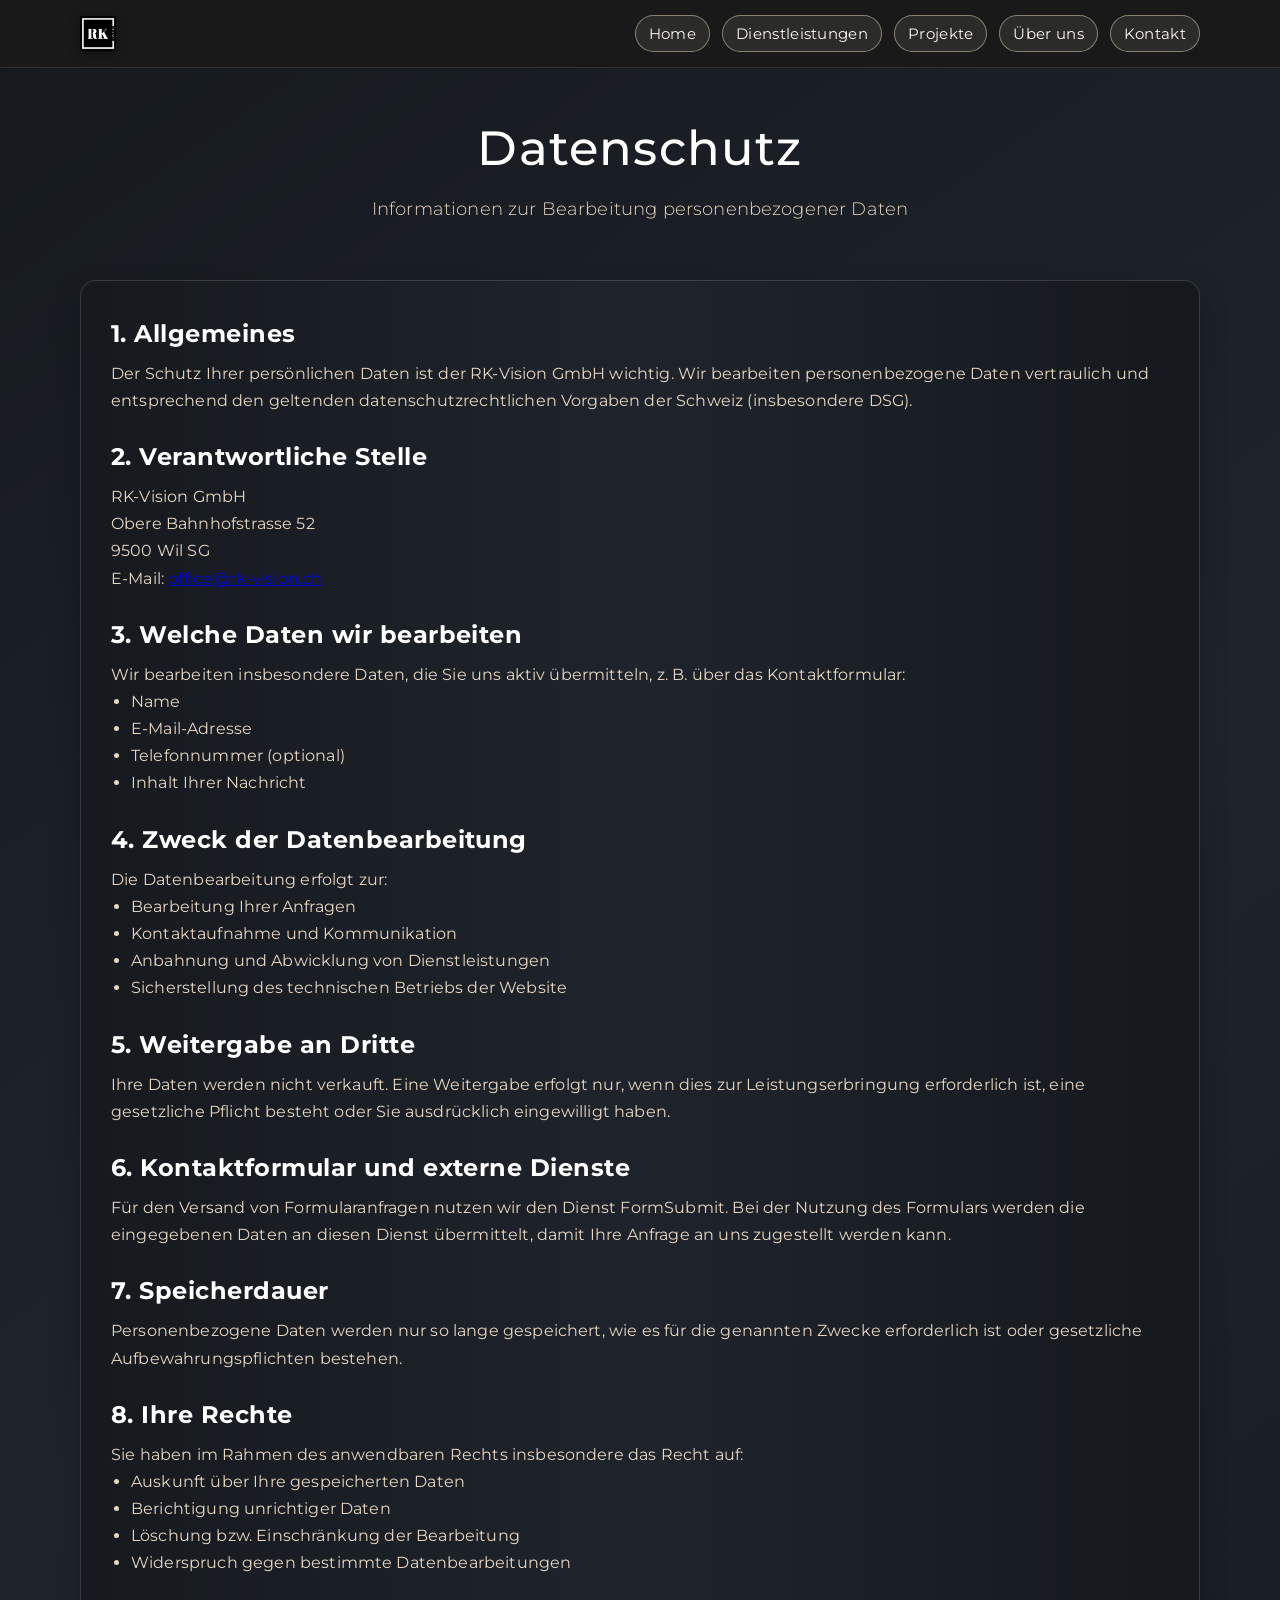
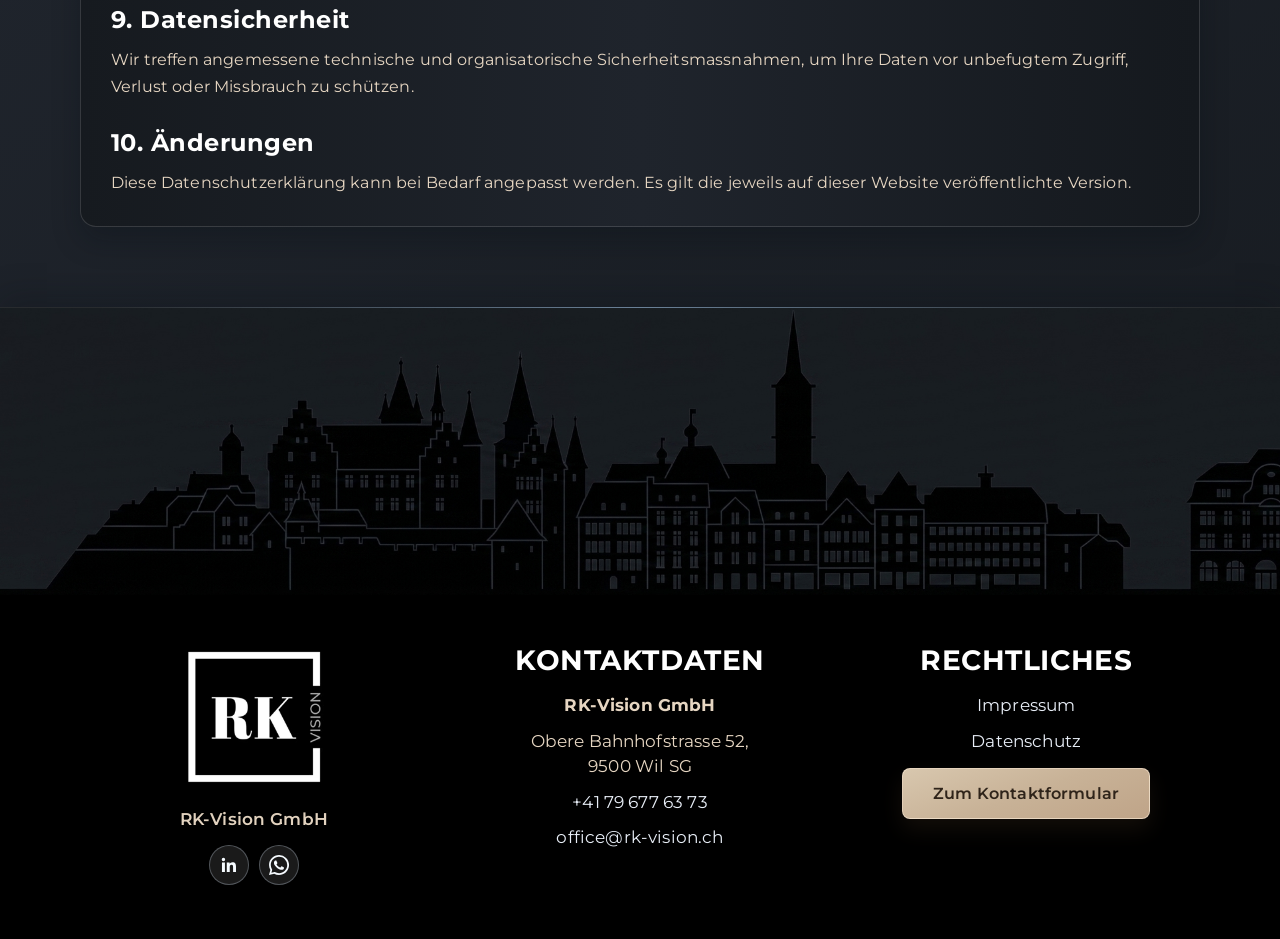
==== commit 52e94e9c: "Commit Diverses Design, Bilder, Google Analytics." ====
--- a/datenschutz.html
+++ b/datenschutz.html
@@ -117,6 +117,17 @@
         </section>
     </main>
 
+    <section class="contact-section contact-section--wil" id="contact-footer">
+        <div class="wil-contact-band" aria-label="Kontaktbereich RK-Vision Wil SG">
+            <div class="wil-skyline" aria-hidden="true"><img src="assets/icons/bild_wil_sg.png" alt="Wil im Kanton SG" class="wil-skyline-image"></div>
+            <div class="section-container wil-contact-grid">
+                <div class="wil-col wil-col--brand"><a href="index.html" class="wil-brand-link"><img src="assets/icons/Logo.avif" alt="RK-Vision Logo" class="wil-brand-logo"></a><p class="wil-brand-name">RK-Vision GmbH</p><div class="wil-socials" aria-label="Social Links"><a href="https://www.linkedin.com/in/raffael-kostezer-918b09198" target="_blank" rel="noopener noreferrer" aria-label="LinkedIn"><svg viewBox="0 0 24 24" role="img" focusable="false" aria-hidden="true"><path d="M20.45 20.45h-3.56v-5.57c0-1.33-.03-3.04-1.85-3.04-1.86 0-2.14 1.45-2.14 2.94v5.67H9.34V9h3.41v1.56h.05c.48-.9 1.63-1.85 3.35-1.85 3.58 0 4.24 2.36 4.24 5.43v6.31ZM5.34 7.43a2.07 2.07 0 1 1 0-4.14 2.07 2.07 0 0 1 0 4.14ZM7.12 20.45H3.55V9h3.57v11.45Z"/></svg></a><a href="https://wa.me/41796776373" target="_blank" rel="noopener noreferrer" aria-label="WhatsApp"><svg viewBox="0 0 24 24" role="img" focusable="false" aria-hidden="true"><path d="M20.52 3.48A11.9 11.9 0 0 0 12.04 0C5.42 0 .03 5.39.03 12c0 2.11.55 4.18 1.6 6.01L0 24l6.15-1.6A11.92 11.92 0 0 0 12.04 24h.01c6.62 0 12.01-5.39 12.01-12 0-3.2-1.25-6.2-3.54-8.52ZM12.05 21.9c-1.8 0-3.57-.48-5.12-1.4l-.37-.22-3.65.95.98-3.56-.24-.37a9.84 9.84 0 0 1-1.52-5.29c0-5.43 4.42-9.85 9.86-9.85 2.63 0 5.1 1.02 6.96 2.88a9.8 9.8 0 0 1 2.9 6.97c0 5.43-4.42 9.85-9.8 9.85Zm5.4-7.36c-.3-.15-1.77-.88-2.05-.98-.28-.1-.48-.15-.68.15-.2.3-.78.98-.95 1.18-.18.2-.35.22-.65.08-.3-.15-1.24-.46-2.36-1.46-.87-.77-1.46-1.72-1.63-2.02-.17-.3-.02-.46.13-.6.13-.13.3-.35.45-.53.15-.18.2-.3.3-.5.1-.2.05-.38-.03-.53-.08-.15-.68-1.64-.93-2.25-.24-.58-.48-.5-.68-.5h-.58c-.2 0-.53.08-.8.38-.28.3-1.05 1.02-1.05 2.5 0 1.47 1.08 2.9 1.23 3.1.15.2 2.1 3.2 5.08 4.49.7.3 1.24.48 1.66.61.7.22 1.33.19 1.83.12.56-.08 1.77-.72 2.02-1.42.25-.7.25-1.3.18-1.42-.07-.12-.27-.2-.57-.35Z"/></svg></a></div></div>
+                <div class="wil-col wil-col--contact"><h3 class="wil-heading">Kontaktdaten</h3><p class="wil-line wil-line--strong">RK-Vision GmbH</p><p class="wil-line">Obere Bahnhofstrasse 52,<br>9500 Wil SG</p><p class="wil-line"><a href="tel:+41796776373">+41 79 677 63 73</a></p><p class="wil-line"><a href="mailto:office@rk-vision.ch">office@rk-vision.ch</a></p></div>
+                <div class="wil-col wil-col--legal"><h3 class="wil-heading">Rechtliches</h3><p class="wil-line"><a href="impressum.html">Impressum</a></p><p class="wil-line"><a href="datenschutz.html">Datenschutz</a></p><div class="wil-cta-wrap"><a href="kontakt.html#kontaktformular" class="cta-button cta-button--primary">Zum Kontaktformular</a></div></div>
+            </div>
+        </div>
+    </section>
+
     <script src="script.js"></script>
 </body>
 </html>
--- a/style.css
+++ b/style.css
@@ -700,7 +700,11 @@
 }
 
 .container-contact-page {
-    padding-top: 120px;
+    padding-top: 8px;
+}
+
+.container-contact-page--compact {
+    padding-top: 8px !important;
 }
 
 /* Animations */
@@ -798,6 +802,55 @@
     .container {
         padding: 100px 20px 40px; /* Anpassung für alle Container auf Unterseiten */
     }
+}
+
+/* ===== FINAL OVERRIDE: Horizontaler Verlauf auf allen Seiten und Boxen ===== */
+body.site-theme,
+body.site-theme .hero,
+body.site-theme .services-preview,
+body.site-theme .projects-preview,
+body.site-theme .partners-section,
+body.site-theme .contact-section,
+body.site-theme .legal-page {
+    background: linear-gradient(90deg, #161a1f 0%, #1f242c 50%, #15191e 100%) !important;
+}
+
+/* Gesamter Seitenhintergrund durchgehend mit Verlauf */
+html,
+body.site-theme {
+    background: linear-gradient(90deg, #161a1f 0%, #1f242c 50%, #15191e 100%) !important;
+}
+
+/* Sektionen transparent, damit der Seitenverlauf überall sichtbar bleibt */
+body.site-theme .hero,
+body.site-theme .services-preview,
+body.site-theme .projects-preview,
+body.site-theme .partners-section,
+body.site-theme .contact-section,
+body.site-theme .legal-page,
+body.site-theme .cta-section {
+    background: transparent !important;
+}
+
+body.site-theme .service-card,
+body.site-theme .project-card,
+body.site-theme .partner-card,
+body.site-theme .contact-item,
+body.site-theme .contact-quickbar-item,
+body.site-theme .contact-form-card,
+body.site-theme .map-card,
+body.site-theme .content-section,
+body.site-theme .team-section,
+body.site-theme .faq-item,
+body.site-theme .legal-page-card,
+body.site-theme .wil-contact-band {
+    background: linear-gradient(90deg, #161a1f 0%, #1f242c 50%, #15191e 100%) !important;
+}
+
+/* Unterer Bereich mit Logo + Kontaktdaten bleibt schwarz */
+body.site-theme .wil-contact-band,
+body.site-theme .legal-footer {
+    background: #000000 !important;
 }
 
 /* ===== Site Theme: anthrazit, freundlich-frisch und elegant ===== */
@@ -1607,8 +1660,8 @@
     display: flex;
     flex-direction: column;
     overflow: hidden;
-    background: linear-gradient(160deg, rgba(255,255,255,0.09), rgba(255,255,255,0.035));
-    border: 1px solid rgba(152, 190, 228, 0.42);
+    background: rgba(255,255,255,0.05);
+    border: 1px solid rgba(255,255,255,0.14);
 }
 
 .site-theme .services-preview .service-card::before {
@@ -1655,6 +1708,25 @@
 
 .site-theme .services-preview .service-description {
     color: rgba(248, 245, 239, 0.9);
+}
+
+/* Home: Dienstleistungsboxen wie "Über uns" (links dunkel, mitte hell, rechts dunkel) */
+.site-theme .services-preview .service-card--automation {
+    background: linear-gradient(90deg, #161a1f 0%, #1b2027 100%) !important;
+}
+
+.site-theme .services-preview .service-card--planung {
+    background: linear-gradient(90deg, #2a3038 0%, #343b45 100%) !important;
+}
+
+.site-theme .services-preview .service-card--engineering {
+    background: linear-gradient(90deg, #161a1f 0%, #1b2027 100%) !important;
+}
+
+.site-theme .services-preview .service-card--automation:hover,
+.site-theme .services-preview .service-card--planung:hover,
+.site-theme .services-preview .service-card--engineering:hover {
+    filter: brightness(1.06);
 }
 
 .site-theme .service-card:hover,
@@ -2598,6 +2670,13 @@
     color: #f1f3f5 !important;
 }
 
+body.site-theme .background-texture,
+body.site-theme .background-structure {
+    display: none !important;
+    background: none !important;
+    background-image: none !important;
+}
+
 body.site-theme .navigation,
 body.site-theme .navigation.scrolled {
     background: rgba(26, 26, 26, 0.95) !important;
@@ -2610,6 +2689,11 @@
     background: rgba(255,255,255,0.05) !important;
     border: 1px solid rgba(255,255,255,0.14) !important;
     box-shadow: 0 14px 28px rgba(8, 14, 22, 0.28) !important;
+}
+
+body.site-theme .services-preview .service-card {
+    background: rgba(255,255,255,0.05) !important;
+    border: 1px solid rgba(255,255,255,0.14) !important;
 }
 
 body.site-theme .services-preview .service-card:hover,
@@ -2714,13 +2798,13 @@
         radial-gradient(48% 40% at 72% 84%, rgba(170,180,195,0.08) 0%, rgba(170,180,195,0) 72%) !important;
 }
 
-/* 6) Header-Logo präsenter und sauber eingebettet */
+/* 6) Header-Logo ohne Box darstellen */
 body.site-theme .nav-logo {
-    padding: 6px 10px;
-    border-radius: 12px;
-    background: rgba(255,255,255,0.05);
-    border: 1px solid rgba(255,255,255,0.14);
-    box-shadow: 0 8px 18px rgba(0,0,0,0.28);
+    padding: 0;
+    border-radius: 0;
+    background: transparent;
+    border: 0;
+    box-shadow: none;
 }
 
 body.site-theme .logo-img {
@@ -2729,12 +2813,13 @@
     display: block;
     filter: drop-shadow(0 2px 6px rgba(0,0,0,0.35));
     transform-origin: center;
-    animation: logoSpinEvery6s 6s ease-in-out infinite;
+    animation: none !important;
+    transform: none !important;
 }
 
 body.site-theme .nav-logo:hover {
-    background: rgba(255,255,255,0.09);
-    border-color: rgba(255,255,255,0.24);
+    background: transparent;
+    border-color: transparent;
 }
 
 @keyframes logoSpinEvery6s {
@@ -2839,7 +2924,7 @@
 .legal-footer {
     border-top: 1px solid rgba(255, 255, 255, 0.12);
     padding: 22px 0;
-    background: rgba(0, 0, 0, 0.18);
+    background: linear-gradient(135deg, #1a1a1a 0%, #2d2d2d 100%);
 }
 
 .legal-footer-container {
@@ -2914,3 +2999,610 @@
         padding: 22px;
     }
 }
+
+/* ===== Partner-Logos: frischer Look mit sauberem Kontrast für helle/weisse Logos ===== */
+body.site-theme .partners-section .partner-card {
+    position: relative;
+    padding: 18px 14px;
+    background: linear-gradient(160deg, rgba(255, 249, 240, 0.16), rgba(255, 249, 240, 0.08)) !important;
+    border: 1px solid rgba(255, 235, 210, 0.5) !important;
+    box-shadow: 0 12px 26px rgba(40, 26, 14, 0.2) !important;
+}
+
+body.site-theme .partners-section .partner-card:hover {
+    background: linear-gradient(160deg, rgba(255, 252, 247, 0.24), rgba(255, 250, 244, 0.14)) !important;
+    border-color: rgba(255, 241, 223, 0.9) !important;
+    box-shadow: 0 18px 30px rgba(40, 26, 14, 0.28) !important;
+}
+
+body.site-theme .partners-section .partner-logo {
+    width: 112px;
+    height: 112px;
+    padding: 12px;
+    border-radius: 14px;
+    background: linear-gradient(145deg, rgba(255, 255, 255, 0.98), rgba(247, 241, 234, 0.95));
+    border: 1px solid rgba(200, 171, 139, 0.28);
+    box-shadow: inset 0 1px 0 rgba(255,255,255,0.8), 0 8px 18px rgba(55, 37, 22, 0.2);
+    object-fit: contain;
+}
+
+@media (max-width: 768px) {
+    body.site-theme .partners-section .partner-logo {
+        width: 100px;
+        height: 100px;
+        padding: 10px;
+    }
+}
+
+/* ===== Dienstleistungen-Layout: wie Projekte (Bild oben, Text unten) ===== */
+body.services-page .services-preview--page {
+    padding: 100px 0 80px;
+}
+
+body.services-page .services-preview--page .section-header {
+    margin-bottom: 60px;
+}
+
+body.services-page .services-preview--page .section-title {
+    margin-bottom: 0;
+}
+
+body.services-page .services-grid--detail {
+    grid-template-columns: repeat(auto-fit, minmax(320px, 1fr));
+}
+
+body.services-page .services-grid {
+    display: grid;
+    grid-template-columns: repeat(auto-fit, minmax(320px, 1fr));
+    gap: 34px;
+}
+
+body.services-page .service-card {
+    display: block;
+    padding: 0;
+    overflow: hidden;
+    border-radius: 12px;
+    background: rgba(255,255,255,0.05) !important;
+    border: 1px solid rgba(255,255,255,0.14) !important;
+    box-shadow: 0 14px 28px rgba(8, 14, 22, 0.28) !important;
+}
+
+body.services-page .service-card .service-image {
+    width: 100%;
+    height: 220px;
+    min-height: 220px;
+    margin: 0;
+    border-radius: 0;
+    position: relative;
+    overflow: hidden;
+    background: rgba(20, 24, 30, 0.28);
+}
+
+body.services-page .service-card .service-image .asset-img {
+    position: absolute;
+    inset: 0;
+    width: 100%;
+    height: 100%;
+    object-fit: cover;
+    object-position: center;
+    transition: transform 0.35s ease;
+}
+
+body.services-page .service-card:hover .service-image .asset-img {
+    transform: scale(1.04);
+}
+
+body.services-page .service-card .service-content {
+    padding: 26px 26px 24px;
+}
+
+body.services-page .service-card .service-content::before {
+    content: none;
+}
+
+body.services-page .service-card .service-title {
+    margin: 0 0 12px;
+    text-align: left;
+}
+
+body.services-page .service-card .service-description {
+    margin-bottom: 14px;
+    max-width: none;
+}
+
+body.services-page .service-card .service-features {
+    margin-top: 0;
+}
+
+body.services-page .service-card .service-features li {
+    border-bottom: 0;
+    padding: 5px 0;
+}
+
+@media (max-width: 768px) {
+    body.services-page .services-preview--page {
+        padding: 105px 0 60px;
+    }
+
+    body.services-page .services-preview--page .section-header {
+        margin-bottom: 38px;
+    }
+
+    body.services-page .services-grid {
+        grid-template-columns: 1fr;
+        gap: 26px;
+    }
+
+    body.services-page .service-card .service-image {
+        height: 190px;
+        min-height: 190px;
+    }
+
+    body.services-page .service-card .service-content {
+        padding: 22px 20px 20px;
+    }
+}
+
+/* ===== Dienstleistungen: Split-Layout wie gewünscht (Titel wie Home, links/rechts abwechselnd) ===== */
+body.services-page .services-preview--page .section-container {
+    display: grid;
+    gap: 0;
+}
+
+body.services-page .service-split {
+    display: grid;
+    grid-template-columns: minmax(0, 1fr) minmax(320px, 520px);
+    gap: clamp(22px, 4vw, 56px);
+    align-items: center;
+    padding: clamp(28px, 4vw, 44px) 0;
+    border-top: 0;
+}
+
+body.services-page .service-split-text {
+    display: flex;
+    flex-direction: column;
+    justify-content: center;
+}
+
+body.services-page .service-accordion {
+    width: 100%;
+}
+
+body.services-page .service-accordion summary {
+    list-style: none;
+    cursor: pointer;
+    display: inline-flex;
+    align-items: center;
+    gap: 10px;
+    margin: 2px 0 10px;
+    color: #e6d6c2;
+    font-size: 14px;
+    font-weight: 600;
+    letter-spacing: 0.06em;
+    text-transform: uppercase;
+}
+
+body.services-page .service-accordion summary::-webkit-details-marker {
+    display: none;
+}
+
+body.services-page .service-accordion summary::before {
+    content: "☰";
+    font-size: 15px;
+    line-height: 1;
+    color: #e6d6c2;
+    transition: transform 0.25s ease;
+}
+
+body.services-page .service-accordion:not([open]) summary::before {
+    transform: rotate(-90deg);
+}
+
+body.services-page .service-accordion .service-split-title.section-title {
+    margin: 0;
+    text-align: left;
+}
+
+body.services-page .service-split:last-child {
+    border-bottom: 0;
+}
+
+body.services-page .service-split--reverse {
+    grid-template-columns: minmax(320px, 520px) minmax(0, 1fr);
+}
+
+body.services-page .service-split--reverse .service-split-text {
+    order: 2;
+}
+
+body.services-page .service-split--reverse .service-split-media {
+    order: 1;
+}
+
+body.services-page .service-split-title.section-title {
+    font-size: 42px;
+    font-weight: 300;
+    letter-spacing: 2px;
+    line-height: 1.2;
+    margin: 0 0 18px;
+    text-align: left;
+}
+
+body.services-page .service-split-text .service-description {
+    font-size: 16px;
+    line-height: 1.7;
+    margin-bottom: 16px;
+    max-width: 72ch;
+}
+
+body.services-page .service-split-text .service-features {
+    margin: 0;
+    padding-left: 18px;
+    list-style: disc;
+}
+
+body.services-page .service-split-text .service-features li {
+    color: #e6d6c2;
+}
+
+body.services-page .service-split-text .service-features li::before {
+    content: none !important;
+}
+
+body.services-page .service-split-media {
+    position: relative;
+    width: 100%;
+    aspect-ratio: 16 / 10;
+    overflow: hidden;
+    border-radius: 14px;
+    border: 1px solid rgba(255,255,255,0.14);
+    background: rgba(255,255,255,0.05);
+    box-shadow: 0 14px 28px rgba(8, 14, 22, 0.28);
+}
+
+body.services-page .service-split-media .asset-img {
+    position: absolute;
+    inset: 0;
+    width: 100%;
+    height: 100%;
+    object-fit: cover;
+    object-position: center;
+}
+
+@media (max-width: 768px) {
+    body.services-page .service-split,
+    body.services-page .service-split--reverse {
+        grid-template-columns: 1fr;
+        gap: 18px;
+        padding: 28px 0;
+    }
+
+    body.services-page .service-split--reverse .service-split-text,
+    body.services-page .service-split--reverse .service-split-media {
+        order: unset;
+    }
+
+    body.services-page .service-split-title.section-title {
+        font-size: clamp(1.5rem, 7vw, 2rem);
+        letter-spacing: 0.5px;
+        margin-bottom: 12px;
+    }
+}
+
+/* ===== Home: Wil Contact Band (Skyline + Kontaktdaten) ===== */
+body.site-theme .contact-section--wil {
+    padding: 0 !important;
+}
+
+body.site-theme .wil-contact-band {
+    margin-top: 0;
+    background: #000000;
+    border-top: 1px solid rgba(221, 236, 255, 0.18);
+    box-shadow: 0 -10px 30px rgba(10, 16, 24, 0.25);
+}
+
+body.site-theme .services-preview .service-card .service-title {
+    text-align: center;
+}
+
+/* Einheitlicher Hintergrundverlauf für alle Haupt-Sektionen */
+body.site-theme .hero,
+body.site-theme .services-preview,
+body.site-theme .projects-preview,
+body.site-theme .partners-section,
+body.site-theme .contact-section {
+    background: linear-gradient(145deg, #161a1f 0%, #1f242c 45%, #15191e 100%) !important;
+}
+
+body.site-theme .wil-skyline {
+    line-height: 0;
+    width: 100%;
+    background: transparent;
+}
+
+body.site-theme .wil-skyline-image {
+    display: block;
+    width: 100%;
+    height: auto;
+}
+
+body.site-theme .wil-skyline-caption {
+    margin: 10px 0 0;
+    text-align: center;
+    padding: 0 clamp(20px, 4vw, 40px);
+    font-size: 13px;
+    letter-spacing: 0.08em;
+    text-transform: uppercase;
+    color: rgba(232, 238, 247, 0.88);
+}
+
+body.site-theme .wil-contact-grid {
+    display: grid;
+    grid-template-columns: 1fr 1fr 1fr;
+    gap: clamp(22px, 3vw, 48px);
+    padding-top: 48px;
+    padding-bottom: 54px;
+}
+
+body.site-theme .wil-col {
+    min-width: 0;
+    text-align: center;
+}
+
+body.site-theme .wil-heading {
+    margin: 0 0 16px;
+    color: #ff4f8b;
+    font-size: 28px;
+    font-weight: 700;
+    letter-spacing: 0.02em;
+    text-transform: uppercase;
+}
+
+body.site-theme .wil-brand-link {
+    display: inline-flex;
+    align-items: center;
+    justify-content: center;
+}
+
+body.site-theme .wil-brand-logo {
+    width: min(155px, 62%);
+    height: auto;
+    display: block;
+    filter: drop-shadow(0 6px 16px rgba(0, 0, 0, 0.28));
+}
+
+body.site-theme .wil-brand-name {
+    margin-top: 14px;
+    color: #e8eef7;
+    font-size: 17px;
+    font-weight: 600;
+}
+
+body.site-theme .wil-socials {
+    margin-top: 16px;
+    display: flex;
+    gap: 10px;
+    justify-content: center;
+}
+
+body.site-theme .wil-socials a {
+    width: 40px;
+    height: 40px;
+    display: inline-flex;
+    align-items: center;
+    justify-content: center;
+    border-radius: 999px;
+    text-decoration: none;
+    color: #f6fbff;
+    background: rgba(255, 255, 255, 0.1);
+    border: 1px solid rgba(222, 236, 255, 0.28);
+    transition: all 0.25s ease;
+}
+
+body.site-theme .wil-socials a svg {
+    width: 20px;
+    height: 20px;
+    display: block;
+    fill: currentColor;
+}
+
+body.site-theme .wil-socials a:hover {
+    transform: translateY(-2px);
+    background: rgba(255, 79, 139, 0.24);
+    border-color: rgba(255, 143, 182, 0.55);
+}
+
+body.site-theme .wil-line {
+    margin: 0 0 10px;
+    color: #e8eef7;
+    line-height: 1.5;
+    font-size: 17px;
+}
+
+body.site-theme .wil-line--strong {
+    font-weight: 700;
+}
+
+body.site-theme .wil-line a {
+    color: #e8eef7;
+    text-decoration: none;
+    border-bottom: 1px solid transparent;
+    transition: border-color 0.2s ease;
+}
+
+body.site-theme .wil-line a:hover {
+    border-color: rgba(232, 238, 247, 0.65);
+}
+
+body.site-theme .wil-services-list {
+    margin: 0;
+    padding: 0;
+    list-style: none;
+    display: grid;
+    gap: 10px;
+}
+
+body.site-theme .wil-services-list li {
+    color: #f1f6fc;
+    font-size: 20px;
+    font-weight: 600;
+    line-height: 1.35;
+    position: relative;
+    padding-left: 20px;
+}
+
+body.site-theme .wil-services-list li::before {
+    content: "";
+    position: absolute;
+    left: 0;
+    top: 0.55em;
+    width: 8px;
+    height: 8px;
+    border-radius: 2px;
+    background: #ff4f8b;
+    transform: translateY(-50%);
+}
+
+body.site-theme .wil-cta-wrap {
+    margin-top: 14px;
+    text-align: center;
+}
+
+body.site-theme .wil-cta-wrap .cta-button {
+    display: inline-block !important;
+}
+
+@media (max-width: 1024px) {
+    body.site-theme .wil-contact-grid {
+        grid-template-columns: 1fr;
+    }
+}
+
+@media (max-width: 768px) {
+    body.site-theme .contact-section--wil {
+        padding-top: 0 !important;
+    }
+
+    body.site-theme .wil-contact-grid {
+        grid-template-columns: 1fr;
+        gap: 26px;
+        padding-top: 34px;
+        padding-bottom: 38px;
+    }
+
+    body.site-theme .wil-heading {
+        font-size: 22px;
+    }
+
+    body.site-theme .wil-line,
+    body.site-theme .wil-services-list li,
+    body.site-theme .wil-brand-name {
+        font-size: 15px;
+    }
+
+    body.site-theme .wil-brand-logo {
+        width: 132px;
+    }
+
+    body.site-theme .wil-cta-wrap {
+        margin-top: 18px;
+    }
+}
+
+/* Mobile-Feinschliff für den unteren 3er-Block */
+@media (max-width: 768px) {
+    body.site-theme .wil-contact-grid {
+        gap: 22px;
+        padding-top: 30px;
+        padding-bottom: 32px;
+    }
+
+    body.site-theme .wil-col {
+        text-align: center;
+    }
+}
+
+/* Cookie-Banner (Homepage) */
+.cookie-banner {
+    position: fixed;
+    left: 16px;
+    right: 16px;
+    bottom: 16px;
+    z-index: 2500;
+    background: rgba(18, 22, 28, 0.95);
+    border: 1px solid rgba(255, 255, 255, 0.2);
+    border-radius: 12px;
+    box-shadow: 0 16px 30px rgba(0, 0, 0, 0.35);
+    backdrop-filter: blur(6px);
+}
+
+.cookie-banner__content {
+    display: flex;
+    gap: 14px;
+    align-items: center;
+    justify-content: space-between;
+    padding: 14px 16px;
+}
+
+.cookie-banner__text {
+    margin: 0;
+    color: #e6d6c2;
+    font-size: 14px;
+    line-height: 1.5;
+}
+
+.cookie-banner__actions {
+    display: flex;
+    gap: 10px;
+    flex-shrink: 0;
+}
+
+.cookie-banner__btn {
+    border: 1px solid rgba(255, 255, 255, 0.26);
+    border-radius: 8px;
+    padding: 9px 12px;
+    font-size: 13px;
+    font-weight: 600;
+    cursor: pointer;
+    transition: all 0.2s ease;
+}
+
+.cookie-banner__btn--accept {
+    background: #d8c7ae;
+    color: #2f241a;
+    border-color: rgba(255, 239, 219, 0.55);
+}
+
+.cookie-banner__btn--accept:hover {
+    background: #e1d2bc;
+}
+
+.cookie-banner__btn--decline {
+    background: transparent;
+    color: #e6d6c2;
+}
+
+.cookie-banner__btn--decline:hover {
+    background: rgba(255, 255, 255, 0.1);
+}
+
+@media (max-width: 768px) {
+    .cookie-banner {
+        left: 10px;
+        right: 10px;
+        bottom: 10px;
+    }
+
+    .cookie-banner__content {
+        flex-direction: column;
+        align-items: flex-start;
+    }
+
+    .cookie-banner__actions {
+        width: 100%;
+    }
+
+    .cookie-banner__btn {
+        flex: 1;
+    }
+}
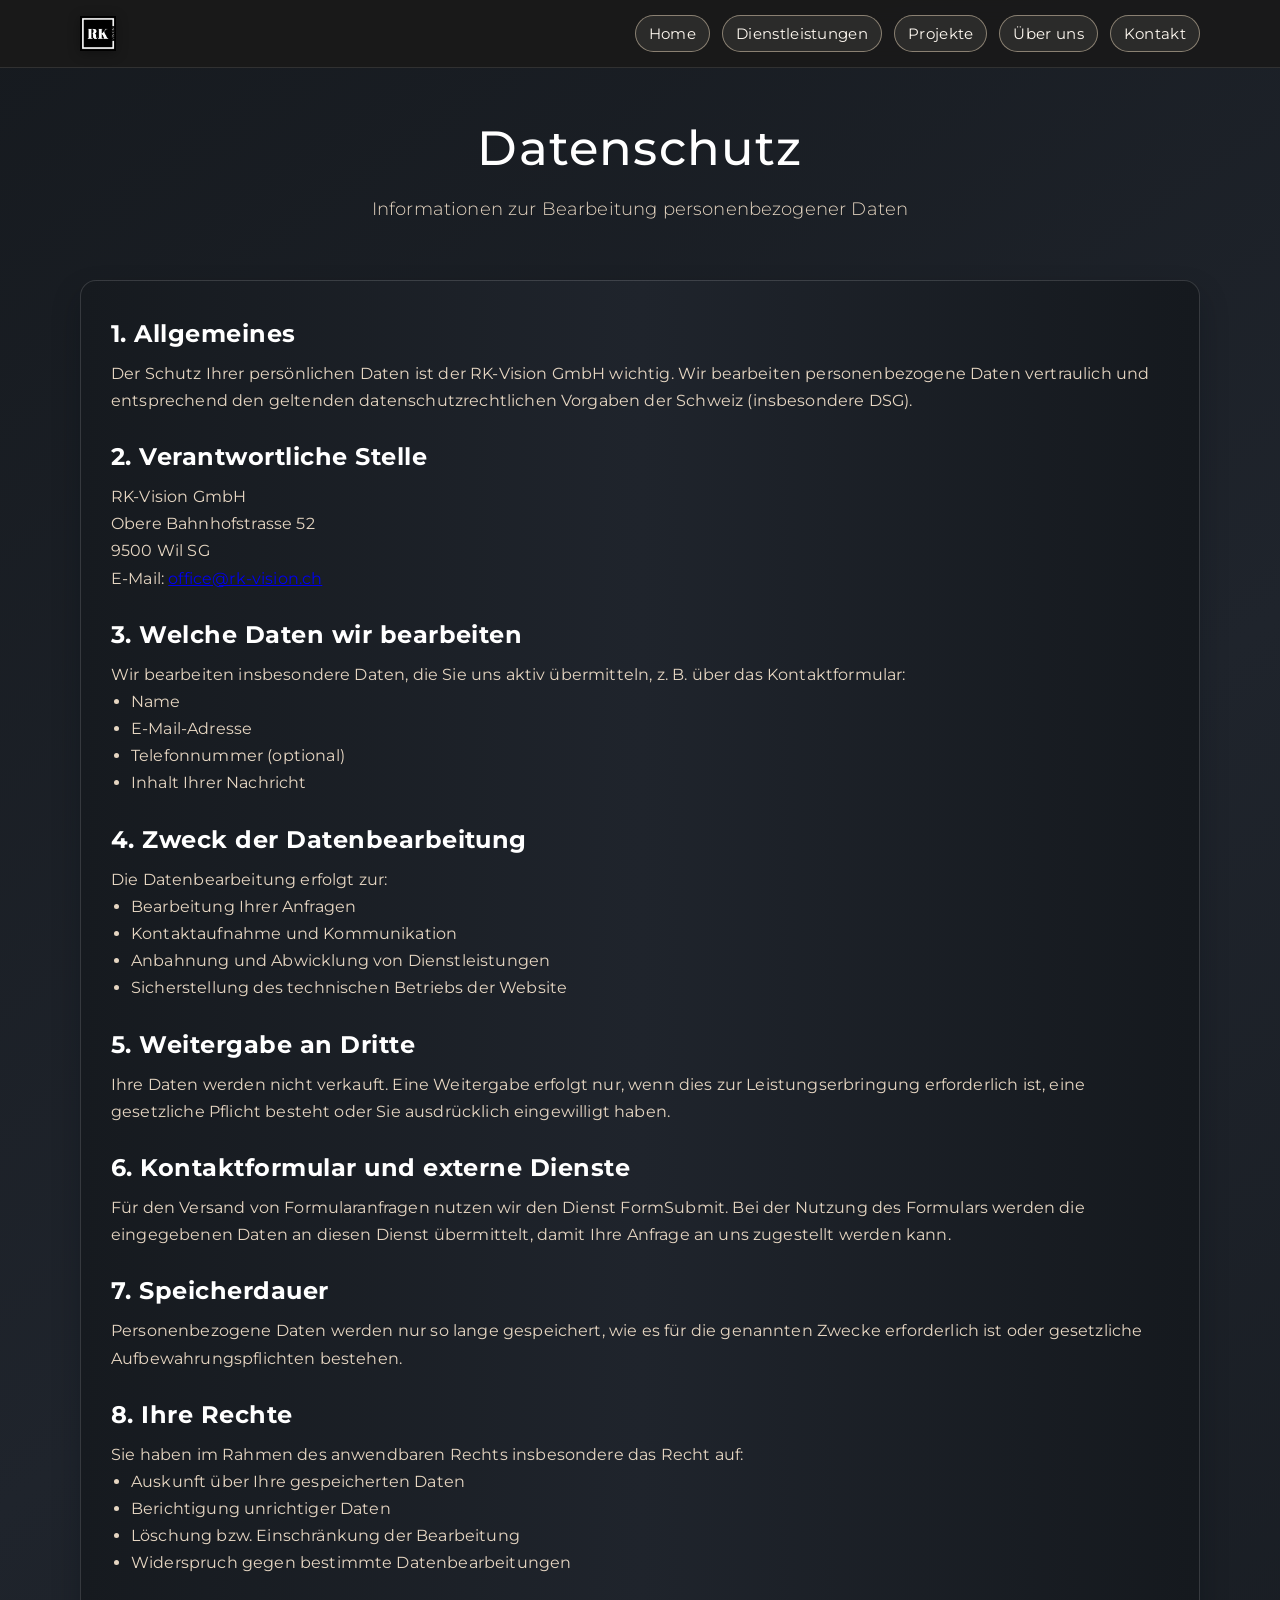
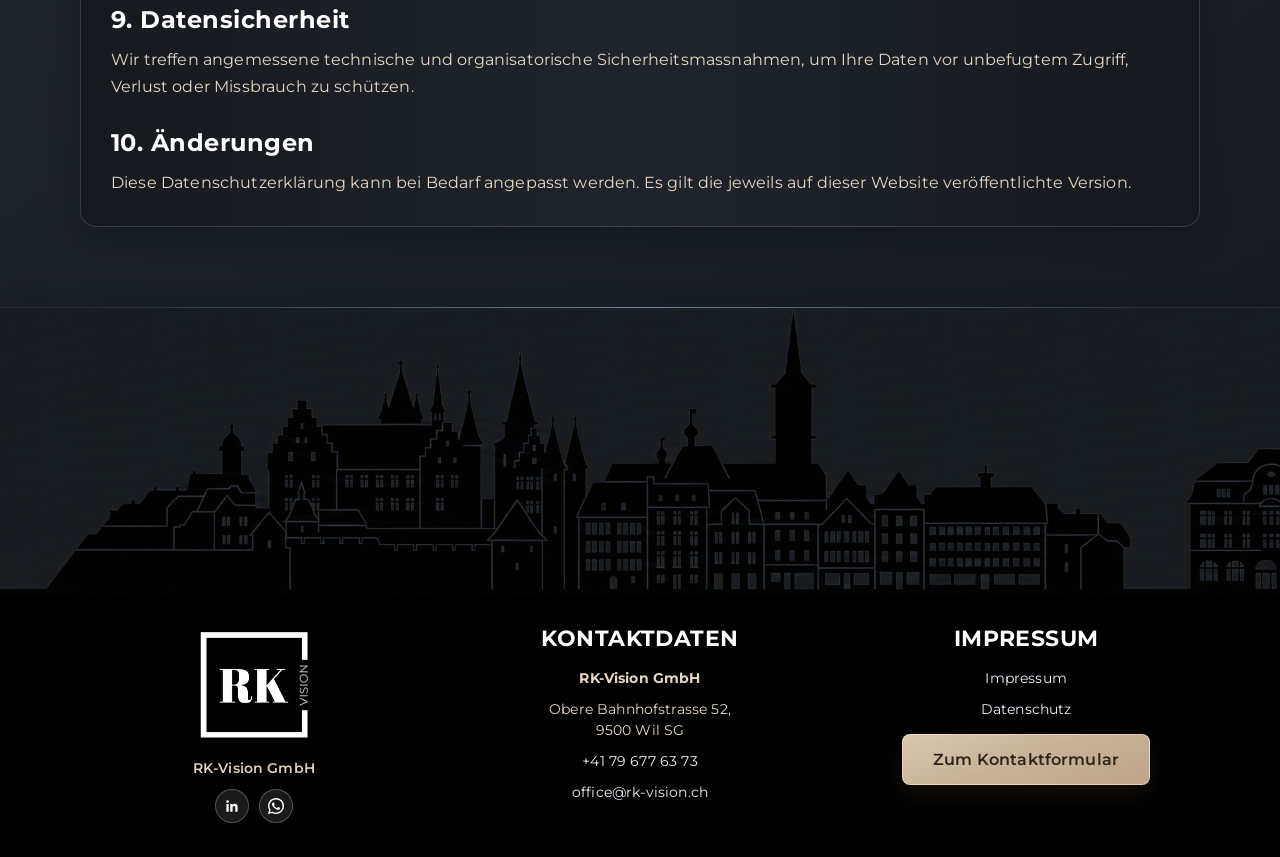
==== commit d956140a: "Commit neue Logodesign" ====
--- a/datenschutz.html
+++ b/datenschutz.html
@@ -123,7 +123,7 @@
             <div class="section-container wil-contact-grid">
                 <div class="wil-col wil-col--brand"><a href="index.html" class="wil-brand-link"><img src="assets/icons/Logo.avif" alt="RK-Vision Logo" class="wil-brand-logo"></a><p class="wil-brand-name">RK-Vision GmbH</p><div class="wil-socials" aria-label="Social Links"><a href="https://www.linkedin.com/in/raffael-kostezer-918b09198" target="_blank" rel="noopener noreferrer" aria-label="LinkedIn"><svg viewBox="0 0 24 24" role="img" focusable="false" aria-hidden="true"><path d="M20.45 20.45h-3.56v-5.57c0-1.33-.03-3.04-1.85-3.04-1.86 0-2.14 1.45-2.14 2.94v5.67H9.34V9h3.41v1.56h.05c.48-.9 1.63-1.85 3.35-1.85 3.58 0 4.24 2.36 4.24 5.43v6.31ZM5.34 7.43a2.07 2.07 0 1 1 0-4.14 2.07 2.07 0 0 1 0 4.14ZM7.12 20.45H3.55V9h3.57v11.45Z"/></svg></a><a href="https://wa.me/41796776373" target="_blank" rel="noopener noreferrer" aria-label="WhatsApp"><svg viewBox="0 0 24 24" role="img" focusable="false" aria-hidden="true"><path d="M20.52 3.48A11.9 11.9 0 0 0 12.04 0C5.42 0 .03 5.39.03 12c0 2.11.55 4.18 1.6 6.01L0 24l6.15-1.6A11.92 11.92 0 0 0 12.04 24h.01c6.62 0 12.01-5.39 12.01-12 0-3.2-1.25-6.2-3.54-8.52ZM12.05 21.9c-1.8 0-3.57-.48-5.12-1.4l-.37-.22-3.65.95.98-3.56-.24-.37a9.84 9.84 0 0 1-1.52-5.29c0-5.43 4.42-9.85 9.86-9.85 2.63 0 5.1 1.02 6.96 2.88a9.8 9.8 0 0 1 2.9 6.97c0 5.43-4.42 9.85-9.8 9.85Zm5.4-7.36c-.3-.15-1.77-.88-2.05-.98-.28-.1-.48-.15-.68.15-.2.3-.78.98-.95 1.18-.18.2-.35.22-.65.08-.3-.15-1.24-.46-2.36-1.46-.87-.77-1.46-1.72-1.63-2.02-.17-.3-.02-.46.13-.6.13-.13.3-.35.45-.53.15-.18.2-.3.3-.5.1-.2.05-.38-.03-.53-.08-.15-.68-1.64-.93-2.25-.24-.58-.48-.5-.68-.5h-.58c-.2 0-.53.08-.8.38-.28.3-1.05 1.02-1.05 2.5 0 1.47 1.08 2.9 1.23 3.1.15.2 2.1 3.2 5.08 4.49.7.3 1.24.48 1.66.61.7.22 1.33.19 1.83.12.56-.08 1.77-.72 2.02-1.42.25-.7.25-1.3.18-1.42-.07-.12-.27-.2-.57-.35Z"/></svg></a></div></div>
                 <div class="wil-col wil-col--contact"><h3 class="wil-heading">Kontaktdaten</h3><p class="wil-line wil-line--strong">RK-Vision GmbH</p><p class="wil-line">Obere Bahnhofstrasse 52,<br>9500 Wil SG</p><p class="wil-line"><a href="tel:+41796776373">+41 79 677 63 73</a></p><p class="wil-line"><a href="mailto:office@rk-vision.ch">office@rk-vision.ch</a></p></div>
-                <div class="wil-col wil-col--legal"><h3 class="wil-heading">Rechtliches</h3><p class="wil-line"><a href="impressum.html">Impressum</a></p><p class="wil-line"><a href="datenschutz.html">Datenschutz</a></p><div class="wil-cta-wrap"><a href="kontakt.html#kontaktformular" class="cta-button cta-button--primary">Zum Kontaktformular</a></div></div>
+                <div class="wil-col wil-col--legal"><h3 class="wil-heading">Impressum</h3><p class="wil-line"><a href="impressum.html">Impressum</a></p><p class="wil-line"><a href="datenschutz.html">Datenschutz</a></p><div class="wil-cta-wrap"><a href="kontakt.html#kontaktformular" class="cta-button cta-button--primary">Zum Kontaktformular</a></div></div>
             </div>
         </div>
     </section>
--- a/style.css
+++ b/style.css
@@ -2874,13 +2874,6 @@
     display: block;
 }
 
-/* 2) Startseite: Erste Dienstleistungsbox vertikal mittig ausrichten */
-body.site-theme .services-preview .service-card--automation .service-content {
-    min-height: 100%;
-    display: flex;
-    flex-direction: column;
-    justify-content: center;
-}
 
 /* 3) Mobile: "Unsere Dienstleistungen" skalieren, damit kein erzwungenes Scrollen entsteht */
 @media (max-width: 768px) {
@@ -2906,20 +2899,6 @@
     }
 }
 
-/* B) Startseite: "Gebäudeautomation" in Box 1 exakt mittig ausrichten */
-body.site-theme .services-preview .service-card--automation .service-content {
-    align-items: center;
-    text-align: center;
-}
-
-body.site-theme .services-preview .service-card--automation .service-title {
-    width: 100%;
-    margin-left: auto;
-    margin-right: auto;
-    text-align: center;
-    justify-content: center;
-}
-
 /* Rechtliches Footer + Seiten */
 .legal-footer {
     border-top: 1px solid rgba(255, 255, 255, 0.12);
@@ -3003,7 +2982,7 @@
 /* ===== Partner-Logos: frischer Look mit sauberem Kontrast für helle/weisse Logos ===== */
 body.site-theme .partners-section .partner-card {
     position: relative;
-    padding: 18px 14px;
+    padding: 6px;
     background: linear-gradient(160deg, rgba(255, 249, 240, 0.16), rgba(255, 249, 240, 0.08)) !important;
     border: 1px solid rgba(255, 235, 210, 0.5) !important;
     box-shadow: 0 12px 26px rgba(40, 26, 14, 0.2) !important;
@@ -3016,9 +2995,11 @@
 }
 
 body.site-theme .partners-section .partner-logo {
-    width: 112px;
-    height: 112px;
-    padding: 12px;
+    width: 100%;
+    height: 100%;
+    max-width: 300px;
+    max-height: 300px;
+    padding: 2px;
     border-radius: 14px;
     background: linear-gradient(145deg, rgba(255, 255, 255, 0.98), rgba(247, 241, 234, 0.95));
     border: 1px solid rgba(200, 171, 139, 0.28);
@@ -3028,9 +3009,11 @@
 
 @media (max-width: 768px) {
     body.site-theme .partners-section .partner-logo {
-        width: 100px;
-        height: 100px;
-        padding: 10px;
+        width: 100%;
+        height: 100%;
+        max-width: 240px;
+        max-height: 240px;
+        padding: 2px;
     }
 }
 
@@ -3340,8 +3323,8 @@
     display: grid;
     grid-template-columns: 1fr 1fr 1fr;
     gap: clamp(22px, 3vw, 48px);
-    padding-top: 48px;
-    padding-bottom: 54px;
+    padding-top: 30px;
+    padding-bottom: 34px;
 }
 
 body.site-theme .wil-col {
@@ -3352,7 +3335,7 @@
 body.site-theme .wil-heading {
     margin: 0 0 16px;
     color: #ff4f8b;
-    font-size: 28px;
+    font-size: 22px;
     font-weight: 700;
     letter-spacing: 0.02em;
     text-transform: uppercase;
@@ -3365,29 +3348,29 @@
 }
 
 body.site-theme .wil-brand-logo {
-    width: min(155px, 62%);
+    width: min(120px, 56%);
     height: auto;
     display: block;
     filter: drop-shadow(0 6px 16px rgba(0, 0, 0, 0.28));
 }
 
 body.site-theme .wil-brand-name {
-    margin-top: 14px;
+    margin-top: 10px;
     color: #e8eef7;
-    font-size: 17px;
+    font-size: 14px;
     font-weight: 600;
 }
 
 body.site-theme .wil-socials {
-    margin-top: 16px;
+    margin-top: 12px;
     display: flex;
     gap: 10px;
     justify-content: center;
 }
 
 body.site-theme .wil-socials a {
-    width: 40px;
-    height: 40px;
+    width: 34px;
+    height: 34px;
     display: inline-flex;
     align-items: center;
     justify-content: center;
@@ -3400,8 +3383,8 @@
 }
 
 body.site-theme .wil-socials a svg {
-    width: 20px;
-    height: 20px;
+    width: 16px;
+    height: 16px;
     display: block;
     fill: currentColor;
 }
@@ -3416,7 +3399,7 @@
     margin: 0 0 10px;
     color: #e8eef7;
     line-height: 1.5;
-    font-size: 17px;
+    font-size: 14px;
 }
 
 body.site-theme .wil-line--strong {
@@ -3444,7 +3427,7 @@
 
 body.site-theme .wil-services-list li {
     color: #f1f6fc;
-    font-size: 20px;
+    font-size: 16px;
     font-weight: 600;
     line-height: 1.35;
     position: relative;
@@ -3486,22 +3469,22 @@
     body.site-theme .wil-contact-grid {
         grid-template-columns: 1fr;
         gap: 26px;
-        padding-top: 34px;
-        padding-bottom: 38px;
+        padding-top: 24px;
+        padding-bottom: 26px;
     }
 
     body.site-theme .wil-heading {
-        font-size: 22px;
+        font-size: 18px;
     }
 
     body.site-theme .wil-line,
     body.site-theme .wil-services-list li,
     body.site-theme .wil-brand-name {
-        font-size: 15px;
+        font-size: 13px;
     }
 
     body.site-theme .wil-brand-logo {
-        width: 132px;
+        width: 104px;
     }
 
     body.site-theme .wil-cta-wrap {
@@ -3606,3 +3589,70 @@
         flex: 1;
     }
 }
+
+/* ===== FINAL FIX: Home-Dienstleistungen einheitlich + Titel Box 1 mittig ===== */
+body.site-theme .services-preview .service-card,
+body.site-theme .services-preview .service-card--automation,
+body.site-theme .services-preview .service-card--planung,
+body.site-theme .services-preview .service-card--engineering {
+    background: linear-gradient(90deg, #161a1f 0%, #1f242c 50%, #15191e 100%) !important;
+    border: 1px solid rgba(255, 235, 210, 0.4) !important;
+    border-radius: 16px;
+    box-shadow: 0 12px 24px rgba(74, 53, 34, 0.18);
+}
+
+body.site-theme .services-preview .service-card:hover,
+body.site-theme .services-preview .service-card--automation:hover,
+body.site-theme .services-preview .service-card--planung:hover,
+body.site-theme .services-preview .service-card--engineering:hover {
+    background: linear-gradient(90deg, #1a1f25 0%, #252b33 50%, #191e24 100%) !important;
+    border-color: rgba(255, 241, 223, 0.75) !important;
+    box-shadow: 0 16px 28px rgba(74, 53, 34, 0.24);
+}
+
+body.site-theme .services-preview .service-card--automation .service-content {
+    display: flex;
+    flex-direction: column;
+    align-items: center;
+    justify-content: center;
+    width: 100%;
+    margin: 0 auto;
+    text-align: center;
+}
+
+body.site-theme .services-preview .service-card--automation {
+    display: flex;
+    align-items: center;
+    justify-content: center;
+}
+
+body.site-theme .services-preview .service-card--automation .service-title,
+body.site-theme .services-preview .service-card--automation .service-description {
+    width: 100%;
+    margin-left: auto;
+    margin-right: auto;
+    text-align: center;
+}
+
+body.site-theme .services-preview .service-card--automation .service-icon,
+body.site-theme .services-preview .service-card--automation .service-title,
+body.site-theme .services-preview .service-card--automation .service-description {
+    position: static !important;
+    left: auto !important;
+    right: auto !important;
+    transform: none !important;
+}
+
+@media (max-width: 768px) {
+    body.site-theme .services-preview .service-card--automation,
+    body.site-theme .services-preview .service-card--automation .service-content,
+    body.site-theme .services-preview .service-card--automation .service-title,
+    body.site-theme .services-preview .service-card--automation .service-description {
+        transform: none !important;
+        left: auto !important;
+        right: auto !important;
+        margin-left: auto !important;
+        margin-right: auto !important;
+        text-align: center !important;
+    }
+}
